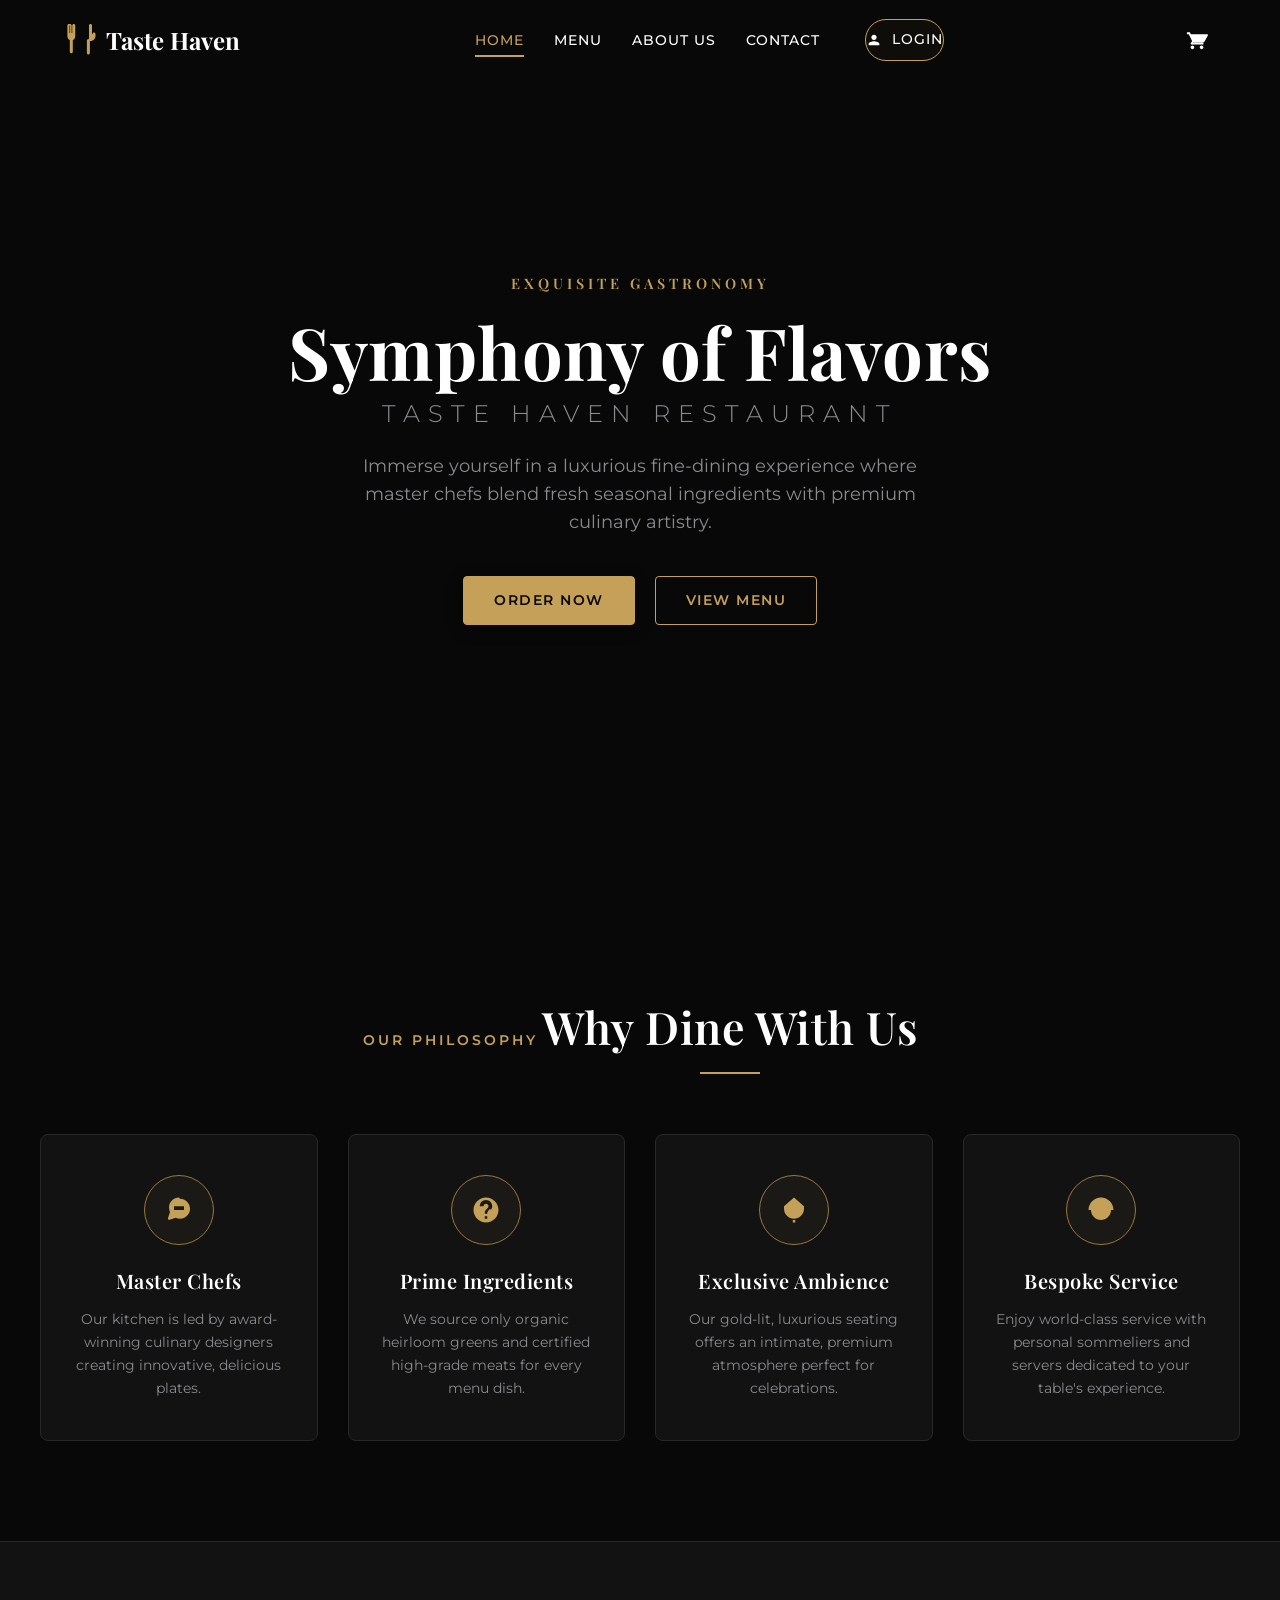
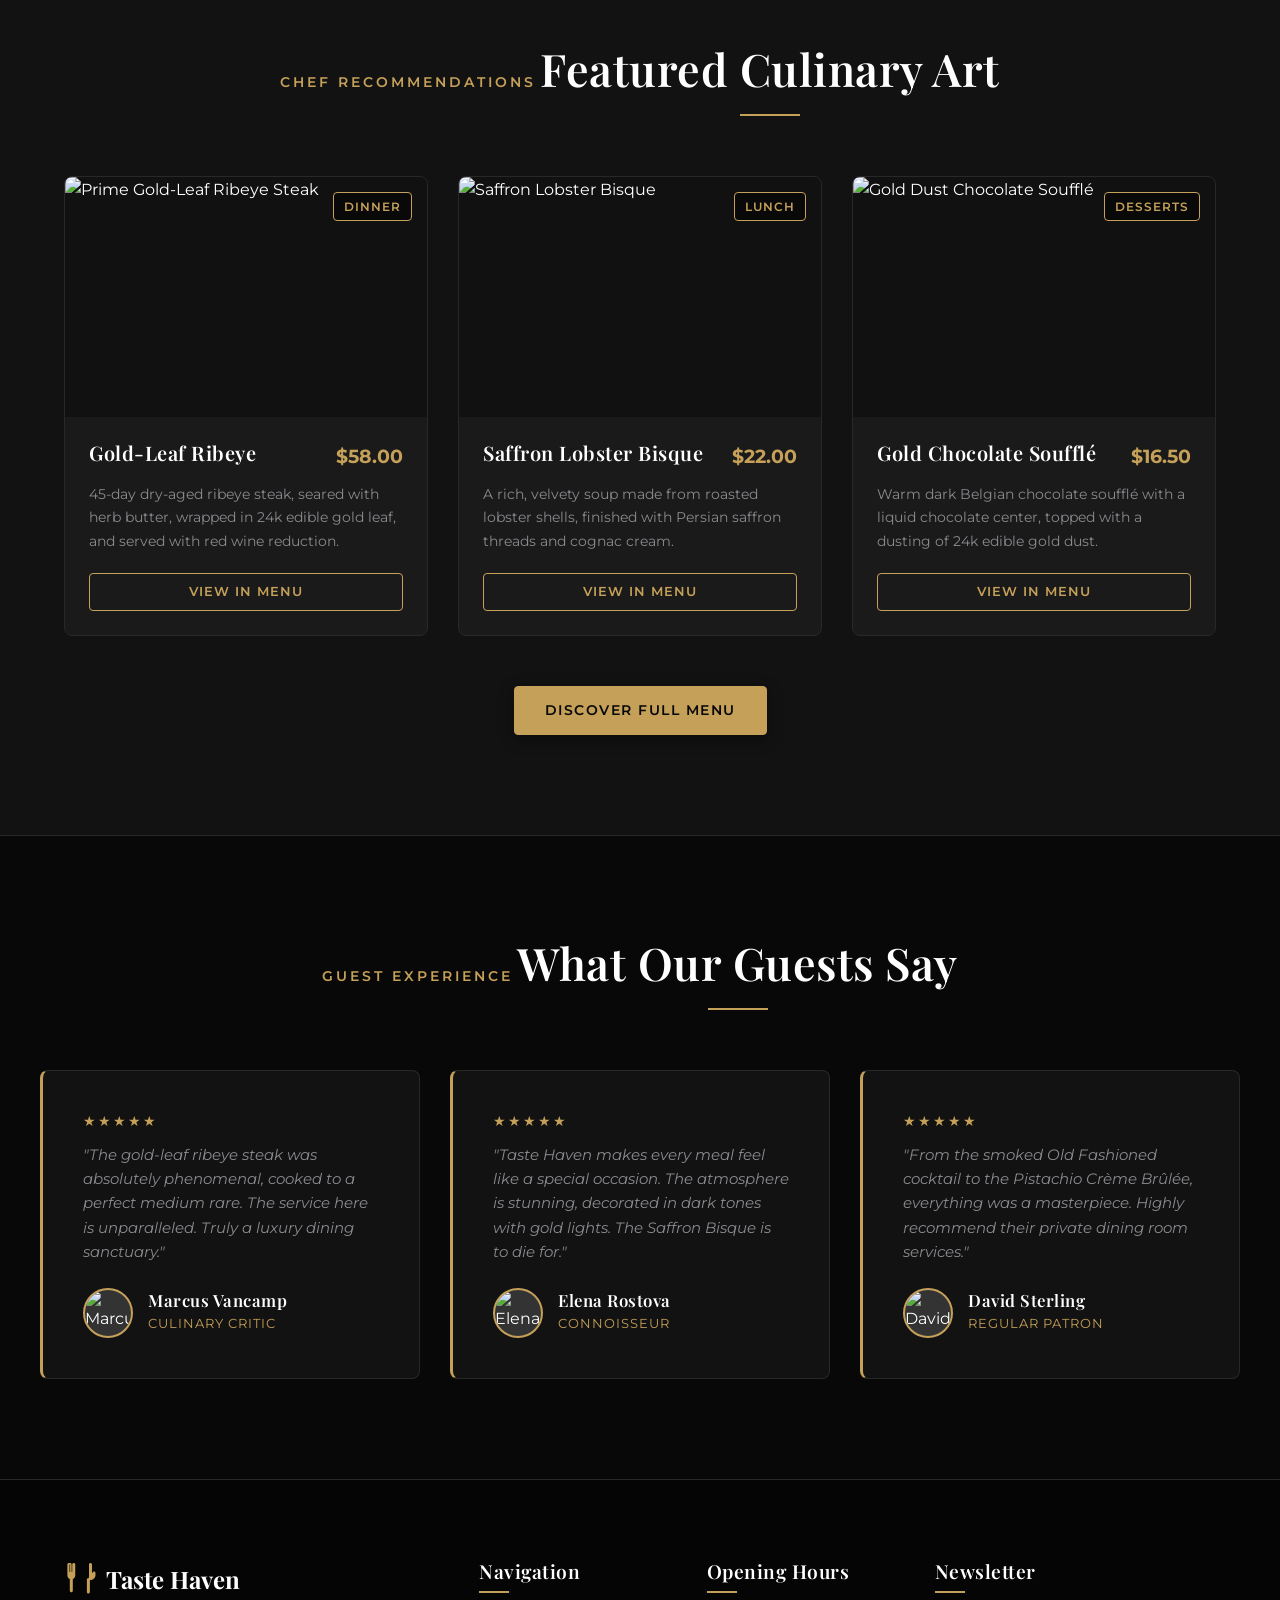
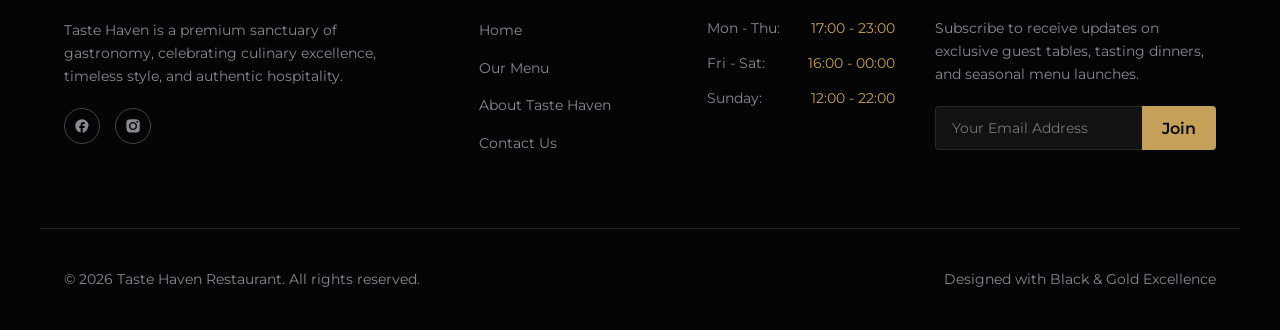
==== index.html @ 6e7047b2 "my first commit" ====
<!DOCTYPE html>
<html lang="en">
<head>
    <meta charset="UTF-8">
    <meta name="viewport" content="width=device-width, initial-scale=1.0">
    <meta name="description" content="Indulge in a premium fine-dining experience at Taste Haven Restaurant. Culinary mastery wrapped in gold, black, and grey aesthetics.">
    <title>Taste Haven Restaurant | Premium Culinary Experience</title>
    <link rel="stylesheet" href="css/style.css">
</head>
<body>

    <!-- Header Navigation -->
    <header>
        <div class="container nav-container">
            <a href="index.html" class="logo" id="header-logo">
                <!-- Golden Fork and Knife Crest SVG -->
                <svg viewBox="0 0 512 512" xmlns="http://www.w3.org/2000/svg">
                    <path d="M102 24c0-13.3-10.7-24-24-24S54 10.7 54 24v170.7c0 23.3 11.5 44.9 30.8 58l8.2 5.5v185.8c0 13.3 10.7 24 24 24s24-10.7 24-24V258.2l8.2-5.5c19.3-13 30.8-34.7 30.8-58V24c0-13.3-10.7-24-24-24s-24 10.7-24 24v120h-10V24c0-13.3-10.7-24-24-24S98 10.7 98 24v120H88V24zm346 136V24c0-13.3-10.7-24-24-24s-24 10.7-24 24v200c0 13.3-10.7 24-24 24h-10v216c0 13.3 10.7 24 24 24s24-10.7 24-24V272h10c44.2 0 80-35.8 80-80v-32c0-13.3-10.7-24-24-24s-24 10.7-24 24z"/>
                </svg>
                <span>Taste Haven</span>
            </a>
            
            <ul class="nav-links">
                <li><a href="index.html" class="active">Home</a></li>
                <li><a href="menu.html">Menu</a></li>
                <li><a href="about.html">About Us</a></li>
                <li><a href="contact.html">Contact</a></li>
                <li class="nav-user-btn-container">
                    <!-- Loaded dynamically via js -->
                </li>
            </ul>

            <div style="display: flex; align-items: center; gap: 20px;">
                <!-- Cart Icon -->
                <a href="cart.html" class="nav-cart-btn" id="nav-cart-icon">
                    <svg viewBox="0 0 24 24" xmlns="http://www.w3.org/2000/svg">
                        <path d="M7 18c-1.1 0-1.99.9-1.99 2S5.9 22 7 22s2-.9 2-2-.9-2-2-2zm10 0c-1.1 0-1.99.9-1.99 2s.9 2 1.99 2 2-.9 2-2-.9-2-2-2zm-9.83-3.25l.03-.12H18.5c.75 0 1.41-.41 1.75-1.03l3.58-6.49c.37-.66-.11-1.48-.87-1.48H5.21l-.94-2H1v2h2l3.6 7.59-1.35 2.44C4.52 15.37 5.48 17 7 17h12v-2H7.84c-.83 0-1.54-.5-1.67-1.25z"/>
                    </svg>
                    <span class="cart-count">0</span>
                </a>
                
                <!-- Hamburger for mobile -->
                <div class="hamburger" id="hamburger-menu">
                    <span></span>
                    <span></span>
                    <span></span>
                </div>
            </div>
        </div>
    </header>

    <!-- Mobile Nav Overlay -->
    <div class="mobile-nav-overlay">
        <ul class="mobile-nav-links">
            <li><a href="index.html" class="active">Home</a></li>
            <li><a href="menu.html">Menu</a></li>
            <li><a href="about.html">About Us</a></li>
            <li><a href="contact.html">Contact</a></li>
            <li><a href="login.html">Login / Register</a></li>
            <li><a href="dashboard.html">Dashboard</a></li>
            <li><a href="cart.html">Cart</a></li>
        </ul>
    </div>

    <!-- Hero Section -->
    <section class="hero" style="background-image: url('https://images.unsplash.com/photo-1544025162-d76694265947?auto=format&fit=crop&w=1600&q=80');">
        <div class="hero-overlay"></div>
        <div class="hero-content">
            <h5 class="hero-tagline">Exquisite Gastronomy</h5>
            <h1 class="hero-title">
                Symphony of Flavors
                <span>Taste Haven Restaurant</span>
            </h1>
            <p class="hero-desc">
                Immerse yourself in a luxurious fine-dining experience where master chefs blend fresh seasonal ingredients with premium culinary artistry.
            </p>
            <div class="hero-actions">
                <a href="menu.html" class="btn btn-primary" id="hero-order-btn">Order Now</a>
                <a href="menu.html" class="btn btn-secondary" id="hero-menu-btn">View Menu</a>
            </div>
        </div>
    </section>

    <!-- Why Choose Us Section -->
    <section class="section-padding container">
        <div class="section-header">
            <span class="section-subtitle">Our Philosophy</span>
            <h2 class="section-title">Why Dine With Us</h2>
        </div>
        <div class="features-grid">
            <div class="feature-card">
                <div class="feature-icon-wrapper">
                    <!-- Chef hat icon -->
                    <svg viewBox="0 0 24 24" xmlns="http://www.w3.org/2000/svg">
                        <path d="M12 2C7.58 2 4 5.58 4 10c0 1.25.29 2.43.8 3.5l-1.6 4.8c-.3.9.4 1.7 1.3 1.4l4.8-1.6c1.07.51 2.25.8 3.5.8 4.42 0 8-3.58 8-8s-3.58-8-8-8zm4 10h-8V9h8v3z"/>
                    </svg>
                </div>
                <h3 class="feature-title">Master Chefs</h3>
                <p class="feature-desc">Our kitchen is led by award-winning culinary designers creating innovative, delicious plates.</p>
            </div>
            
            <div class="feature-card">
                <div class="feature-icon-wrapper">
                    <!-- Meat/Ingredent Icon -->
                    <svg viewBox="0 0 24 24" xmlns="http://www.w3.org/2000/svg">
                        <path d="M12 2C6.48 2 2 6.48 2 12s4.48 10 10 10 10-4.48 10-10S17.52 2 12 2zm1 17h-2v-2h2v2zm2.07-7.75l-.9.92C13.45 12.9 13 13.5 13 15h-2v-.5c0-1.1.45-2.1 1.17-2.83l1.24-1.26c.37-.36.59-.86.59-1.41 0-1.1-.9-2-2-2s-2 .9-2 2H7c0-2.76 2.24-5 5-5s5 2.24 5 5c0 1.04-.42 1.99-1.07 2.75z"/>
                    </svg>
                </div>
                <h3 class="feature-title">Prime Ingredients</h3>
                <p class="feature-desc">We source only organic heirloom greens and certified high-grade meats for every menu dish.</p>
            </div>

            <div class="feature-card">
                <div class="feature-icon-wrapper">
                    <!-- Wine Glass Icon -->
                    <svg viewBox="0 0 24 24" xmlns="http://www.w3.org/2000/svg">
                        <path d="M12 2C6.48 2 2 6.48 2 12s4.48 10 10 10 10-4.48 10-10S17.52 2 12 2zm1 17h-2v-2h2v2zm2.07-7.75l-.9.92C13.45 12.9 13 13.5 13 15h-2v-.5c0-1.1.45-2.1 1.17-2.83l1.24-1.26c.37-.36.59-.86.59-1.41 0-1.1-.9-2-2-2s-2 .9-2 2H7c0-2.76 2.24-5 5-5s5 2.24 5 5c0 1.04-.42 1.99-1.07 2.75z" style="display:none;"/>
                        <!-- Real Wine Glass path -->
                        <path d="M12 2L4 9v2c0 4.42 3.58 8 8 8s8-3.58 8-8V9l-8-7zM6 10.4V11c0 3.31 2.69 6 6 6s6-2.69 6-6v-.6L12 6.4l-6 4zM11 20h2v2h-2v-2z"/>
                    </svg>
                </div>
                <h3 class="feature-title">Exclusive Ambience</h3>
                <p class="feature-desc">Our gold-lit, luxurious seating offers an intimate, premium atmosphere perfect for celebrations.</p>
            </div>

            <div class="feature-card">
                <div class="feature-icon-wrapper">
                    <!-- Cloche Icon -->
                    <svg viewBox="0 0 24 24" xmlns="http://www.w3.org/2000/svg">
                        <path d="M12 2C6.48 2 2 6.48 2 12h20c0-5.52-4.48-10-10-10zm0 18c4.42 0 8-3.58 8-8H4c0 4.42 3.58 8 8 8zm0-16c.55 0 1-.45 1-1V2h-2v1c0 .55.45 1 1 1z"/>
                    </svg>
                </div>
                <h3 class="feature-title">Bespoke Service</h3>
                <p class="feature-desc">Enjoy world-class service with personal sommeliers and servers dedicated to your table's experience.</p>
            </div>
        </div>
    </section>

    <!-- Featured Dishes Section -->
    <section class="section-padding" style="background-color: var(--color-bg-dark); border-top: 1px solid var(--color-grey-divider); border-bottom: 1px solid var(--color-grey-divider);">
        <div class="container">
            <div class="section-header">
                <span class="section-subtitle">Chef Recommendations</span>
                <h2 class="section-title">Featured Culinary Art</h2>
            </div>
            
            <div class="card-grid">
                <!-- Card 1 -->
                <div class="premium-card">
                    <div class="dish-img-container">
                        <img class="dish-img" src="https://images.unsplash.com/photo-1544025162-d76694265947?auto=format&fit=crop&w=600&q=80" alt="Prime Gold-Leaf Ribeye Steak">
                        <span class="dish-category-tag">Dinner</span>
                    </div>
                    <div class="dish-content">
                        <div class="dish-header">
                            <h3 class="dish-title">Gold-Leaf Ribeye</h3>
                            <span class="dish-price">$58.00</span>
                        </div>
                        <p class="dish-desc">45-day dry-aged ribeye steak, seared with herb butter, wrapped in 24k edible gold leaf, and served with red wine reduction.</p>
                        <div class="dish-footer">
                            <a href="menu.html" class="btn btn-secondary btn-small" style="width: 100%;">View in Menu</a>
                        </div>
                    </div>
                </div>

                <!-- Card 2 -->
                <div class="premium-card">
                    <div class="dish-img-container">
                        <img class="dish-img" src="https://images.unsplash.com/photo-1547592180-85f173990554?auto=format&fit=crop&w=600&q=80" alt="Saffron Lobster Bisque">
                        <span class="dish-category-tag">Lunch</span>
                    </div>
                    <div class="dish-content">
                        <div class="dish-header">
                            <h3 class="dish-title">Saffron Lobster Bisque</h3>
                            <span class="dish-price">$22.00</span>
                        </div>
                        <p class="dish-desc">A rich, velvety soup made from roasted lobster shells, finished with Persian saffron threads and cognac cream.</p>
                        <div class="dish-footer">
                            <a href="menu.html" class="btn btn-secondary btn-small" style="width: 100%;">View in Menu</a>
                        </div>
                    </div>
                </div>

                <!-- Card 3 -->
                <div class="premium-card">
                    <div class="dish-img-container">
                        <img class="dish-img" src="https://images.unsplash.com/photo-1606313564200-e75d5e30476c?auto=format&fit=crop&w=600&q=80" alt="Gold Dust Chocolate Soufflé">
                        <span class="dish-category-tag">Desserts</span>
                    </div>
                    <div class="dish-content">
                        <div class="dish-header">
                            <h3 class="dish-title">Gold Chocolate Soufflé</h3>
                            <span class="dish-price">$16.50</span>
                        </div>
                        <p class="dish-desc">Warm dark Belgian chocolate soufflé with a liquid chocolate center, topped with a dusting of 24k edible gold dust.</p>
                        <div class="dish-footer">
                            <a href="menu.html" class="btn btn-secondary btn-small" style="width: 100%;">View in Menu</a>
                        </div>
                    </div>
                </div>
            </div>

            <div style="text-align: center; margin-top: 50px;">
                <a href="menu.html" class="btn btn-primary">Discover Full Menu</a>
            </div>
        </div>
    </section>

    <!-- Customer Testimonials Section -->
    <section class="section-padding container">
        <div class="section-header">
            <span class="section-subtitle">Guest Experience</span>
            <h2 class="section-title">What Our Guests Say</h2>
        </div>
        <div class="testimonials-grid">
            <!-- Testimonial 1 -->
            <div class="testimonial-card">
                <div class="star-rating">
                    <span>&#9733;</span><span>&#9733;</span><span>&#9733;</span><span>&#9733;</span><span>&#9733;</span>
                </div>
                <p class="testimonial-quote">
                    "The gold-leaf ribeye steak was absolutely phenomenal, cooked to a perfect medium rare. The service here is unparalleled. Truly a luxury dining sanctuary."
                </p>
                <div class="testimonial-author">
                    <img class="author-avatar" src="https://images.unsplash.com/photo-1507003211169-0a1dd7228f2d?auto=format&fit=crop&w=100&h=100&q=80" alt="Marcus Vancamp">
                    <div>
                        <h4 class="author-name">Marcus Vancamp</h4>
                        <span class="author-role">Culinary Critic</span>
                    </div>
                </div>
            </div>

            <!-- Testimonial 2 -->
            <div class="testimonial-card">
                <div class="star-rating">
                    <span>&#9733;</span><span>&#9733;</span><span>&#9733;</span><span>&#9733;</span><span>&#9733;</span>
                </div>
                <p class="testimonial-quote">
                    "Taste Haven makes every meal feel like a special occasion. The atmosphere is stunning, decorated in dark tones with gold lights. The Saffron Bisque is to die for."
                </p>
                <div class="testimonial-author">
                    <img class="author-avatar" src="https://images.unsplash.com/photo-1494790108377-be9c29b29330?auto=format&fit=crop&w=100&h=100&q=80" alt="Elena Rostova">
                    <div>
                        <h4 class="author-name">Elena Rostova</h4>
                        <span class="author-role">Connoisseur</span>
                    </div>
                </div>
            </div>

            <!-- Testimonial 3 -->
            <div class="testimonial-card">
                <div class="star-rating">
                    <span>&#9733;</span><span>&#9733;</span><span>&#9733;</span><span>&#9733;</span><span>&#9733;</span>
                </div>
                <p class="testimonial-quote">
                    "From the smoked Old Fashioned cocktail to the Pistachio Crème Brûlée, everything was a masterpiece. Highly recommend their private dining room services."
                </p>
                <div class="testimonial-author">
                    <img class="author-avatar" src="https://images.unsplash.com/photo-1500648767791-00dcc994a43e?auto=format&fit=crop&w=100&h=100&q=80" alt="David Sterling">
                    <div>
                        <h4 class="author-name">David Sterling</h4>
                        <span class="author-role">Regular Patron</span>
                    </div>
                </div>
            </div>
        </div>
    </section>

    <!-- Footer -->
    <footer>
        <div class="container footer-grid">
            <!-- Col 1: Brand -->
            <div class="footer-about">
                <a href="index.html" class="logo" style="margin-bottom: 20px; display: inline-flex;">
                    <svg viewBox="0 0 512 512" xmlns="http://www.w3.org/2000/svg">
                        <path d="M102 24c0-13.3-10.7-24-24-24S54 10.7 54 24v170.7c0 23.3 11.5 44.9 30.8 58l8.2 5.5v185.8c0 13.3 10.7 24 24 24s24-10.7 24-24V258.2l8.2-5.5c19.3-13 30.8-34.7 30.8-58V24c0-13.3-10.7-24-24-24s-24 10.7-24 24v120h-10V24c0-13.3-10.7-24-24-24S98 10.7 98 24v120H88V24zm346 136V24c0-13.3-10.7-24-24-24s-24 10.7-24 24v200c0 13.3-10.7 24-24 24h-10v216c0 13.3 10.7 24 24 24s24-10.7 24-24V272h10c44.2 0 80-35.8 80-80v-32c0-13.3-10.7-24-24-24s-24 10.7-24 24z"/>
                    </svg>
                    <span>Taste Haven</span>
                </a>
                <p>Taste Haven is a premium sanctuary of gastronomy, celebrating culinary excellence, timeless style, and authentic hospitality.</p>
                <div class="social-links">
                    <a href="#" class="social-btn">
                        <svg viewBox="0 0 24 24" xmlns="http://www.w3.org/2000/svg"><path d="M22 12c0-5.52-4.48-10-10-10S2 6.48 2 12c0 4.84 3.44 8.87 8 9.8V15H8v-3h2V9.5C10 7.57 11.57 6 13.5 6H16v3h-2c-.55 0-1 .45-1 1v2h3v3h-3v6.95c4.56-.93 8-4.96 8-9.75z"/></svg>
                    </a>
                    <a href="#" class="social-btn">
                        <svg viewBox="0 0 24 24" xmlns="http://www.w3.org/2000/svg"><path d="M12.31 2c3.22 0 3.6.01 4.87.07 1.17.05 1.8.25 2.22.42.56.22.96.48 1.38.9.42.42.68.82.9 1.38.17.42.37 1.05.42 2.22.06 1.27.07 1.65.07 4.87s-.01 3.6-.07 4.87c-.05 1.17-.25 1.8-.42 2.22-.22.56-.48.96-.9 1.38-.42.42-.82.68-1.38.9-.42.17-1.05.37-2.22.42-1.27.06-1.65.07-4.87.07s-3.6-.01-4.87-.07c-1.17-.05-1.8-.25-2.22-.42-.56-.22-.96-.48-1.38-.9-.42-.42-.68-.82-.9-1.38-.17-.42-.37-1.05-.42-2.22C2.01 15.6 2 15.22 2 12s.01-3.6.07-4.87c.05-1.17.25-1.8.42-2.22.22-.56.48-.96.9-1.38.42-.42.82-.68 1.38-.9.42-.17 1.05-.37 2.22-.42C8.71 2.01 9.09 2 12.31 2M12 5.86c-3.39 0-6.14 2.75-6.14 6.14s2.75 6.14 6.14 6.14 6.14-2.75 6.14-6.14S15.39 5.86 12 5.86M12 16c-2.21 0-4-1.79-4-4s1.79-4 4-4 4 1.79 4 4-1.79 4-4 4M18.4 4.37c-.79 0-1.44.65-1.44 1.44s.65 1.44 1.44 1.44 1.44-.65 1.44-1.44-.65-1.44-1.44-1.44z"/></svg>
                    </a>
                </div>
            </div>

            <!-- Col 2: Navigation links -->
            <div>
                <h4 class="footer-col-title">Navigation</h4>
                <ul class="footer-links">
                    <li><a href="index.html">Home</a></li>
                    <li><a href="menu.html">Our Menu</a></li>
                    <li><a href="about.html">About Taste Haven</a></li>
                    <li><a href="contact.html">Contact Us</a></li>
                </ul>
            </div>

            <!-- Col 3: Hours -->
            <div>
                <h4 class="footer-col-title">Opening Hours</h4>
                <ul class="footer-links" style="color: var(--color-grey-text-muted); font-size: 0.9rem;">
                    <li style="display: flex; justify-content: space-between;"><span>Mon - Thu:</span> <span class="text-gold">17:00 - 23:00</span></li>
                    <li style="display: flex; justify-content: space-between;"><span>Fri - Sat:</span> <span class="text-gold">16:00 - 00:00</span></li>
                    <li style="display: flex; justify-content: space-between;"><span>Sunday:</span> <span class="text-gold">12:00 - 22:00</span></li>
                </ul>
            </div>

            <!-- Col 4: Newsletter -->
            <div class="footer-newsletter">
                <h4 class="footer-col-title">Newsletter</h4>
                <p>Subscribe to receive updates on exclusive guest tables, tasting dinners, and seasonal menu launches.</p>
                <form class="newsletter-form" onsubmit="event.preventDefault(); showToast('Subscribed successfully!', 'success'); this.reset();">
                    <input type="email" class="newsletter-input" placeholder="Your Email Address" required>
                    <button type="submit" class="newsletter-btn">Join</button>
                </form>
            </div>
        </div>

        <!-- Bottom details -->
        <div class="container footer-bottom">
            <p>&copy; 2026 Taste Haven Restaurant. All rights reserved.</p>
            <p>Designed with Black & Gold Excellence</p>
        </div>
    </footer>

    <!-- Scripts -->
    <script src="js/data.js"></script>
    <script src="js/main.js"></script>
</body>
</html>
---- css/style.css ----
@import url('https://fonts.googleapis.com/css2?family=Montserrat:ital,wght@0,300;0,400;0,500;0,600;0,700;1,400&family=Playfair+Display:ital,wght@0,400;0,600;0,700;0,900;1,400;1,600&display=swap');

:root {
    /* Color Palette */
    --color-bg-deep: #080808;      /* Deep black for background */
    --color-bg-dark: #121212;      /* Off-black for sections/cards */
    --color-bg-card: #1a1a1a;      /* Medium dark grey for cards */
    --color-bg-input: #242424;     /* Light dark grey for input fields */
    
    --color-gold-light: #f3e5ab;   /* Warm soft gold */
    --color-gold: #c5a059;         /* Core premium gold */
    --color-gold-dark: #99783c;    /* Deep gold for borders/shadows */
    --color-gold-glow: rgba(197, 160, 89, 0.4);
    
    --color-grey-divider: #282828; /* Thin borders and dividers */
    --color-grey-text-muted: #8a8a8f; /* Muted subtitle/paragraph text */
    --color-grey-border: #444;     /* Strong borders */
    
    --color-white: #ffffff;
    --color-success: #2ecc71;      /* Success notifications */
    --color-error: #e74c3c;        /* Validation/Error states */
    
    /* Fonts */
    --font-heading: 'Playfair Display', serif;
    --font-body: 'Montserrat', sans-serif;
    
    /* Spacings & Borders */
    --border-radius-sm: 4px;
    --border-radius-md: 8px;
    --border-radius-lg: 16px;
    --border-radius-full: 9999px;
    --transition-speed: 0.3s;
    --transition-curve: cubic-bezier(0.25, 0.8, 0.25, 1);
    
    --header-height: 80px;
}

/* Base resets & styles */
* {
    margin: 0;
    padding: 0;
    box-sizing: border-box;
}

html {
    scroll-behavior: smooth;
    font-size: 16px;
    background-color: var(--color-bg-deep);
}

body {
    font-family: var(--font-body);
    background-color: var(--color-bg-deep);
    color: var(--color-white);
    line-height: 1.6;
    overflow-x: hidden;
}

h1, h2, h3, h4, h5, h6 {
    font-family: var(--font-heading);
    font-weight: 600;
    letter-spacing: 0.5px;
    line-height: 1.2;
    color: var(--color-white);
}

a {
    color: inherit;
    text-decoration: none;
    transition: color var(--transition-speed) var(--transition-curve);
}

button, input, textarea, select {
    font-family: inherit;
    font-size: inherit;
    color: inherit;
    background: none;
    border: none;
    outline: none;
}

/* Typography Helpers */
.text-gold {
    color: var(--color-gold) !important;
}

.text-muted {
    color: var(--color-grey-text-muted) !important;
}

.text-center {
    text-align: center;
}

/* Layout Utilities */
.container {
    width: 100%;
    max-width: 1200px;
    margin: 0 auto;
    padding: 0 24px;
}

.section-padding {
    padding: 100px 0;
}

@media (max-width: 768px) {
    .section-padding {
        padding: 60px 0;
    }
}

/* Header & Navigation */
header {
    position: fixed;
    top: 0;
    left: 0;
    width: 100%;
    height: var(--header-height);
    z-index: 1000;
    transition: all var(--transition-speed) var(--transition-curve);
    display: flex;
    align-items: center;
}

header.scrolled {
    height: 70px;
    background: rgba(8, 8, 8, 0.9);
    backdrop-filter: blur(15px);
    border-bottom: 1px solid var(--color-grey-divider);
    box-shadow: 0 4px 30px rgba(0, 0, 0, 0.5);
}

.nav-container {
    display: flex;
    justify-content: space-between;
    align-items: center;
    width: 100%;
}

.logo {
    display: flex;
    align-items: center;
    gap: 10px;
    font-family: var(--font-heading);
    font-size: 1.5rem;
    font-weight: 700;
    color: var(--color-white);
}

.logo svg {
    fill: var(--color-gold);
    width: 32px;
    height: 32px;
}

.nav-links {
    display: flex;
    align-items: center;
    list-style: none;
    gap: 30px;
}

.nav-links li a {
    position: relative;
    font-weight: 500;
    font-size: 0.9rem;
    letter-spacing: 1px;
    text-transform: uppercase;
    padding: 8px 0;
}

.nav-links li a::after {
    content: '';
    position: absolute;
    bottom: 0;
    left: 0;
    width: 0;
    height: 2px;
    background-color: var(--color-gold);
    transition: width var(--transition-speed) var(--transition-curve);
}

.nav-links li a:hover,
.nav-links li a.active {
    color: var(--color-gold);
}

.nav-links li a:hover::after,
.nav-links li a.active::after {
    width: 100%;
}

/* Cart Badge & CTA Icon */
.nav-cart-btn {
    position: relative;
    display: flex;
    align-items: center;
    justify-content: center;
    padding: 8px;
    cursor: pointer;
}

.nav-cart-btn svg {
    width: 22px;
    height: 22px;
    fill: var(--color-white);
    transition: fill var(--transition-speed) var(--transition-curve);
}

.nav-cart-btn:hover svg {
    fill: var(--color-gold);
}

.cart-count {
    position: absolute;
    top: -2px;
    right: -2px;
    background-color: var(--color-gold);
    color: var(--color-bg-deep);
    font-size: 0.7rem;
    font-weight: 700;
    width: 18px;
    height: 18px;
    border-radius: 50%;
    display: flex;
    align-items: center;
    justify-content: center;
    box-shadow: 0 0 10px rgba(197, 160, 89, 0.5);
}

/* User Account Icon / Link & Container */
.nav-user-btn-container {
    display: flex;
    align-items: center;
    margin-left: 15px; /* Give space for the content inside/around the user container */
}

.nav-user-btn {
    display: flex;
    align-items: center;
    gap: 10px;
    font-size: 0.85rem;
    text-transform: uppercase;
    letter-spacing: 1px;
    border: 1px solid var(--color-gold);
    background-color: rgba(197, 160, 89, 0.04);
    padding: 8px 20px;
    border-radius: var(--border-radius-full);
    transition: all var(--transition-speed) var(--transition-curve);
    white-space: nowrap;
}

.nav-user-btn svg {
    width: 16px;
    height: 16px;
    fill: currentColor;
    transition: transform var(--transition-speed);
}

.nav-user-btn:hover {
    background-color: var(--color-gold);
    color: var(--color-bg-deep);
    border-color: var(--color-gold);
    box-shadow: 0 0 20px var(--color-gold-glow);
}

.nav-user-btn:hover svg {
    transform: scale(1.1);
}

/* Mobile Hamburger */
.hamburger {
    display: none;
    flex-direction: column;
    justify-content: space-between;
    width: 24px;
    height: 18px;
    cursor: pointer;
    z-index: 1001;
}

.hamburger span {
    display: block;
    width: 100%;
    height: 2px;
    background-color: var(--color-white);
    transition: all var(--transition-speed) var(--transition-curve);
}

/* Buttons */
.btn {
    display: inline-flex;
    align-items: center;
    justify-content: center;
    padding: 12px 30px;
    font-size: 0.9rem;
    font-weight: 600;
    letter-spacing: 1.5px;
    text-transform: uppercase;
    border-radius: var(--border-radius-sm);
    cursor: pointer;
    transition: all var(--transition-speed) var(--transition-curve);
    position: relative;
    overflow: hidden;
}

.btn-primary {
    background-color: var(--color-gold);
    color: var(--color-bg-deep);
    border: 1px solid var(--color-gold);
    box-shadow: 0 4px 15px rgba(0, 0, 0, 0.4);
}

.btn-primary:hover {
    background-color: transparent;
    color: var(--color-gold);
    box-shadow: 0 0 20px var(--color-gold-glow);
    transform: translateY(-2px);
}

.btn-secondary {
    border: 1px solid var(--color-gold);
    color: var(--color-gold);
    background-color: transparent;
}

.btn-secondary:hover {
    background-color: var(--color-gold);
    color: var(--color-bg-deep);
    box-shadow: 0 0 20px var(--color-gold-glow);
    transform: translateY(-2px);
}

.btn-dark {
    background-color: var(--color-bg-card);
    color: var(--color-white);
    border: 1px solid var(--color-grey-border);
}

.btn-dark:hover {
    border-color: var(--color-gold);
    color: var(--color-gold);
    transform: translateY(-2px);
}

.btn-small {
    padding: 8px 16px;
    font-size: 0.8rem;
    letter-spacing: 1px;
}

/* Hero Section */
.hero {
    position: relative;
    height: 100vh;
    display: flex;
    align-items: center;
    justify-content: center;
    text-align: center;
    background-size: cover;
    background-position: center;
    background-attachment: fixed;
}

.hero-overlay {
    position: absolute;
    top: 0;
    left: 0;
    width: 100%;
    height: 100%;
    background: linear-gradient(to bottom, rgba(8, 8, 8, 0.8) 0%, rgba(8, 8, 8, 0.95) 100%);
    z-index: 1;
}

.hero-content {
    position: relative;
    z-index: 2;
    max-width: 800px;
    padding: 0 20px;
}

.hero-tagline {
    font-size: 0.9rem;
    text-transform: uppercase;
    letter-spacing: 4px;
    color: var(--color-gold);
    margin-bottom: 20px;
    font-weight: 600;
    opacity: 0;
    transform: translateY(20px);
    animation: fadeInUp 0.8s forwards 0.2s;
}

.hero-title {
    font-size: 4.5rem;
    margin-bottom: 24px;
    line-height: 1.1;
    font-weight: 700;
    opacity: 0;
    transform: translateY(20px);
    animation: fadeInUp 0.8s forwards 0.4s;
}

.hero-title span {
    display: block;
    font-family: var(--font-body);
    font-size: 1.5rem;
    font-weight: 300;
    letter-spacing: 8px;
    text-transform: uppercase;
    color: var(--color-grey-text-muted);
    margin-top: 10px;
}

.hero-desc {
    font-size: 1.1rem;
    color: var(--color-grey-text-muted);
    margin-bottom: 40px;
    max-width: 600px;
    margin-left: auto;
    margin-right: auto;
    opacity: 0;
    transform: translateY(20px);
    animation: fadeInUp 0.8s forwards 0.6s;
}

.hero-actions {
    display: flex;
    justify-content: center;
    gap: 20px;
    opacity: 0;
    transform: translateY(20px);
    animation: fadeInUp 0.8s forwards 0.8s;
}

@media (max-width: 768px) {
    .hero-title {
        font-size: 2.8rem;
    }
    .hero-actions {
        flex-direction: column;
        gap: 15px;
        align-items: center;
    }
}

/* Animations */
@keyframes fadeInUp {
    to {
        opacity: 1;
        transform: translateY(0);
    }
}

/* Sections Core Styling */
.section-header {
    text-align: center;
    margin-bottom: 60px;
}

.section-subtitle {
    font-size: 0.85rem;
    text-transform: uppercase;
    letter-spacing: 3px;
    color: var(--color-gold);
    margin-bottom: 10px;
    font-weight: 600;
}

.section-title {
    font-size: 2.8rem;
    position: relative;
    padding-bottom: 20px;
    display: inline-block;
}

.section-title::after {
    content: '';
    position: absolute;
    bottom: 0;
    left: 50%;
    transform: translateX(-50%);
    width: 60px;
    height: 2px;
    background-color: var(--color-gold);
}

/* Cards & Hover Effects */
.card-grid {
    display: grid;
    grid-template-columns: repeat(auto-fit, minmax(280px, 1fr));
    gap: 30px;
}

.premium-card {
    background-color: var(--color-bg-card);
    border: 1px solid var(--color-grey-divider);
    border-radius: var(--border-radius-md);
    overflow: hidden;
    transition: all var(--transition-speed) var(--transition-curve);
    display: flex;
    flex-direction: column;
    height: 100%;
}

.premium-card:hover {
    transform: translateY(-8px);
    border-color: var(--color-gold);
    box-shadow: 0 10px 30px rgba(0, 0, 0, 0.8), 0 0 15px rgba(197, 160, 89, 0.1);
}

/* Featured / Menu Card Specifics */
.dish-img-container {
    position: relative;
    height: 240px;
    overflow: hidden;
    background-color: #111;
}

.dish-img {
    width: 100%;
    height: 100%;
    object-fit: cover;
    transition: transform 0.6s var(--transition-curve);
}

.premium-card:hover .dish-img {
    transform: scale(1.1);
}

.dish-category-tag {
    position: absolute;
    top: 15px;
    right: 15px;
    background-color: rgba(8, 8, 8, 0.85);
    border: 1px solid var(--color-gold);
    color: var(--color-gold);
    font-size: 0.75rem;
    font-weight: 600;
    text-transform: uppercase;
    padding: 4px 10px;
    border-radius: var(--border-radius-sm);
    letter-spacing: 1px;
}

.dish-content {
    padding: 24px;
    display: flex;
    flex-direction: column;
    flex-grow: 1;
}

.dish-header {
    display: flex;
    justify-content: space-between;
    align-items: flex-start;
    gap: 10px;
    margin-bottom: 12px;
}

.dish-title {
    font-size: 1.25rem;
    font-weight: 600;
}

.dish-price {
    font-family: var(--font-body);
    font-weight: 700;
    color: var(--color-gold);
    font-size: 1.2rem;
    white-space: nowrap;
}

.dish-desc {
    color: var(--color-grey-text-muted);
    font-size: 0.9rem;
    margin-bottom: 20px;
    flex-grow: 1;
}

.dish-footer {
    margin-top: auto;
}

/* Why Choose Us Section */
.features-grid {
    display: grid;
    grid-template-columns: repeat(auto-fit, minmax(250px, 1fr));
    gap: 30px;
}

.feature-card {
    background-color: var(--color-bg-dark);
    border: 1px solid var(--color-grey-divider);
    padding: 40px 30px;
    border-radius: var(--border-radius-md);
    text-align: center;
    transition: all var(--transition-speed) var(--transition-curve);
}

.feature-card:hover {
    border-color: var(--color-gold);
    background-color: var(--color-bg-card);
    transform: translateY(-5px);
}

.feature-icon-wrapper {
    width: 70px;
    height: 70px;
    margin: 0 auto 24px;
    border: 1px solid var(--color-gold-dark);
    border-radius: 50%;
    display: flex;
    align-items: center;
    justify-content: center;
    color: var(--color-gold);
    background-color: rgba(197, 160, 89, 0.05);
    transition: all var(--transition-speed) var(--transition-curve);
}

.feature-card:hover .feature-icon-wrapper {
    background-color: var(--color-gold);
    color: var(--color-bg-deep);
    box-shadow: 0 0 20px var(--color-gold-glow);
}

.feature-icon-wrapper svg {
    width: 30px;
    height: 30px;
    fill: currentColor;
}

.feature-title {
    font-size: 1.25rem;
    margin-bottom: 15px;
}

.feature-desc {
    color: var(--color-grey-text-muted);
    font-size: 0.9rem;
}

/* Testimonials Section */
.testimonials-grid {
    display: grid;
    grid-template-columns: repeat(auto-fit, minmax(320px, 1fr));
    gap: 30px;
}

.testimonial-card {
    background-color: var(--color-bg-dark);
    border-left: 3px solid var(--color-gold);
    border-top: 1px solid var(--color-grey-divider);
    border-right: 1px solid var(--color-grey-divider);
    border-bottom: 1px solid var(--color-grey-divider);
    padding: 40px;
    border-radius: var(--border-radius-md);
    position: relative;
}

.testimonial-quote {
    font-style: italic;
    color: var(--color-grey-text-muted);
    margin-bottom: 24px;
    font-size: 0.95rem;
}

.testimonial-author {
    display: flex;
    align-items: center;
    gap: 15px;
}

.author-avatar {
    width: 50px;
    height: 50px;
    border-radius: 50%;
    background-color: #333;
    border: 2px solid var(--color-gold);
    object-fit: cover;
}

.author-name {
    font-family: var(--font-heading);
    font-weight: 600;
    font-size: 1.05rem;
}

.author-role {
    font-size: 0.8rem;
    color: var(--color-gold);
    text-transform: uppercase;
    letter-spacing: 1px;
}

.star-rating {
    color: var(--color-gold);
    font-size: 0.85rem;
    display: flex;
    gap: 2px;
    margin-bottom: 10px;
}

/* Footer Section */
footer {
    background-color: #050505;
    border-top: 1px solid var(--color-grey-divider);
    padding-top: 80px;
    padding-bottom: 40px;
}

.footer-grid {
    display: grid;
    grid-template-columns: 2fr 1fr 1fr 1.5fr;
    gap: 40px;
    margin-bottom: 60px;
}

@media (max-width: 992px) {
    .footer-grid {
        grid-template-columns: 1fr 1fr;
    }
}

@media (max-width: 576px) {
    .footer-grid {
        grid-template-columns: 1fr;
    }
}

.footer-col-title {
    font-size: 1.2rem;
    color: var(--color-white);
    margin-bottom: 24px;
    position: relative;
    padding-bottom: 10px;
}

.footer-col-title::after {
    content: '';
    position: absolute;
    bottom: 0;
    left: 0;
    width: 30px;
    height: 2px;
    background-color: var(--color-gold);
}

.footer-about p {
    color: var(--color-grey-text-muted);
    margin-bottom: 20px;
    font-size: 0.9rem;
    max-width: 320px;
}

.social-links {
    display: flex;
    gap: 15px;
}

.social-btn {
    width: 36px;
    height: 36px;
    border: 1px solid var(--color-grey-border);
    border-radius: 50%;
    display: flex;
    align-items: center;
    justify-content: center;
    color: var(--color-grey-text-muted);
    transition: all var(--transition-speed) var(--transition-curve);
}

.social-btn svg {
    width: 16px;
    height: 16px;
    fill: currentColor;
}

.social-btn:hover {
    border-color: var(--color-gold);
    color: var(--color-gold);
    background-color: rgba(197, 160, 89, 0.05);
}

.footer-links {
    list-style: none;
}

.footer-links li {
    margin-bottom: 12px;
}

.footer-links li a {
    color: var(--color-grey-text-muted);
    font-size: 0.9rem;
}

.footer-links li a:hover {
    color: var(--color-gold);
    padding-left: 5px;
}

.footer-contact-info {
    font-size: 0.9rem;
    color: var(--color-grey-text-muted);
}

.footer-contact-info p {
    margin-bottom: 12px;
    display: flex;
    align-items: flex-start;
    gap: 10px;
}

.footer-contact-info svg {
    width: 16px;
    height: 16px;
    fill: var(--color-gold);
    margin-top: 3px;
    flex-shrink: 0;
}

.footer-newsletter p {
    color: var(--color-grey-text-muted);
    font-size: 0.9rem;
    margin-bottom: 20px;
}

.newsletter-form {
    display: flex;
}

.newsletter-input {
    background-color: var(--color-bg-dark);
    border: 1px solid var(--color-grey-divider);
    border-right: none;
    padding: 12px 16px;
    color: var(--color-white);
    font-size: 0.9rem;
    border-top-left-radius: var(--border-radius-sm);
    border-bottom-left-radius: var(--border-radius-sm);
    width: 100%;
}

.newsletter-input:focus {
    border-color: var(--color-gold);
}

.newsletter-btn {
    background-color: var(--color-gold);
    color: var(--color-bg-deep);
    border-top-right-radius: var(--border-radius-sm);
    border-bottom-right-radius: var(--border-radius-sm);
    padding: 0 20px;
    cursor: pointer;
    font-weight: 600;
    transition: background-color var(--transition-speed) var(--transition-curve);
}

.newsletter-btn:hover {
    background-color: var(--color-gold-hover);
}

.footer-bottom {
    border-top: 1px solid var(--color-grey-divider);
    padding-top: 40px;
    display: flex;
    justify-content: space-between;
    align-items: center;
    color: var(--color-grey-text-muted);
    font-size: 0.85rem;
}

@media (max-width: 576px) {
    .footer-bottom {
        flex-direction: column;
        gap: 15px;
        text-align: center;
    }
}

/* Page Subheaders */
.page-header {
    background-size: cover;
    background-position: center;
    padding: 160px 0 80px;
    position: relative;
    text-align: center;
}

.page-header-overlay {
    position: absolute;
    top: 0;
    left: 0;
    width: 100%;
    height: 100%;
    background: linear-gradient(to bottom, rgba(8, 8, 8, 0.9) 0%, rgba(8, 8, 8, 0.98) 100%);
    z-index: 1;
}

.page-header-content {
    position: relative;
    z-index: 2;
}

.page-header h1 {
    font-size: 3.2rem;
    margin-bottom: 10px;
}

.breadcrumbs {
    display: flex;
    justify-content: center;
    gap: 8px;
    font-size: 0.85rem;
    color: var(--color-grey-text-muted);
    text-transform: uppercase;
    letter-spacing: 1px;
}

.breadcrumbs a:hover {
    color: var(--color-gold);
}

/* Menu Page Styles */
.menu-controls {
    margin-bottom: 50px;
}

.search-filter-wrapper {
    display: flex;
    justify-content: space-between;
    align-items: center;
    gap: 20px;
    background-color: var(--color-bg-dark);
    padding: 20px 30px;
    border-radius: var(--border-radius-md);
    border: 1px solid var(--color-grey-divider);
}

@media (max-width: 992px) {
    .search-filter-wrapper {
        flex-direction: column;
        align-items: stretch;
    }
}

.search-bar-container {
    position: relative;
    flex-grow: 1;
    max-width: 400px;
}

.search-bar-container svg {
    position: absolute;
    left: 15px;
    top: 50%;
    transform: translateY(-50%);
    width: 18px;
    height: 18px;
    fill: var(--color-grey-text-muted);
}

.search-input {
    background-color: var(--color-bg-input);
    border: 1px solid var(--color-grey-divider);
    padding: 12px 16px 12px 45px;
    color: var(--color-white);
    border-radius: var(--border-radius-full);
    width: 100%;
    transition: all var(--transition-speed);
}

.search-input:focus {
    border-color: var(--color-gold);
    box-shadow: 0 0 10px rgba(197, 160, 89, 0.2);
}

.category-filters {
    display: flex;
    gap: 10px;
    flex-wrap: wrap;
}

.filter-btn {
    background-color: var(--color-bg-input);
    border: 1px solid var(--color-grey-divider);
    color: var(--color-white);
    padding: 8px 20px;
    font-size: 0.85rem;
    font-weight: 500;
    text-transform: uppercase;
    letter-spacing: 1px;
    border-radius: var(--border-radius-full);
    cursor: pointer;
    transition: all var(--transition-speed) var(--transition-curve);
}

.filter-btn:hover,
.filter-btn.active {
    background-color: var(--color-gold);
    color: var(--color-bg-deep);
    border-color: var(--color-gold);
    box-shadow: 0 0 15px var(--color-gold-glow);
}

.no-results {
    grid-column: 1 / -1;
    text-align: center;
    padding: 60px 0;
    color: var(--color-grey-text-muted);
}

.no-results svg {
    width: 60px;
    height: 60px;
    fill: var(--color-grey-text-muted);
    margin-bottom: 20px;
}

/* Toast Notification Styles */
.toast-container {
    position: fixed;
    bottom: 30px;
    right: 30px;
    z-index: 2000;
    display: flex;
    flex-direction: column;
    gap: 15px;
    max-width: 350px;
    width: calc(100% - 60px);
}

.toast {
    background-color: var(--color-bg-card);
    border-left: 4px solid var(--color-gold);
    color: var(--color-white);
    padding: 16px 20px;
    border-radius: var(--border-radius-sm);
    box-shadow: 0 10px 30px rgba(0, 0, 0, 0.5);
    display: flex;
    align-items: center;
    justify-content: space-between;
    gap: 15px;
    opacity: 0;
    transform: translateY(20px);
    animation: toastIn 0.3s forwards var(--transition-curve);
    transition: all var(--transition-speed) var(--transition-curve);
}

.toast.toast-success {
    border-left-color: var(--color-success);
}

.toast.toast-error {
    border-left-color: var(--color-error);
}

@keyframes toastIn {
    to {
        opacity: 1;
        transform: translateY(0);
    }
}

.toast.toast-out {
    opacity: 0;
    transform: translateY(-20px);
}

.toast-message {
    font-size: 0.9rem;
    font-weight: 500;
}

.toast-close {
    cursor: pointer;
    font-size: 1.2rem;
    line-height: 1;
    color: var(--color-grey-text-muted);
}

.toast-close:hover {
    color: var(--color-white);
}

/* Cart Page Styles */
.cart-layout {
    display: grid;
    grid-template-columns: 2fr 1fr;
    gap: 40px;
    align-items: start;
}

@media (max-width: 992px) {
    .cart-layout {
        grid-template-columns: 1fr;
    }
}

.cart-items-wrapper {
    background-color: var(--color-bg-dark);
    border: 1px solid var(--color-grey-divider);
    border-radius: var(--border-radius-md);
    padding: 30px;
}

.cart-table-container {
    overflow-x: auto;
}

.cart-table {
    width: 100%;
    border-collapse: collapse;
    text-align: left;
    margin-bottom: 24px;
}

.cart-table th {
    border-bottom: 1px solid var(--color-grey-divider);
    padding-bottom: 15px;
    font-family: var(--font-heading);
    font-size: 1rem;
    color: var(--color-gold);
    font-weight: 500;
    text-transform: uppercase;
    letter-spacing: 1px;
}

.cart-table td {
    padding: 20px 0;
    border-bottom: 1px solid var(--color-grey-divider);
    vertical-align: middle;
}

.cart-item-info {
    display: flex;
    align-items: center;
    gap: 15px;
}

.cart-item-img {
    width: 60px;
    height: 60px;
    object-fit: cover;
    border-radius: var(--border-radius-sm);
    background-color: #111;
}

.cart-item-name {
    font-family: var(--font-heading);
    font-weight: 600;
    font-size: 1.05rem;
}

.cart-item-desc {
    font-size: 0.8rem;
    color: var(--color-grey-text-muted);
}

.qty-counter {
    display: flex;
    align-items: center;
    border: 1px solid var(--color-grey-border);
    border-radius: var(--border-radius-sm);
    width: fit-content;
    overflow: hidden;
}

.qty-btn {
    padding: 6px 12px;
    background-color: var(--color-bg-input);
    cursor: pointer;
    font-size: 0.9rem;
    font-weight: 600;
    transition: background-color var(--transition-speed);
}

.qty-btn:hover {
    background-color: var(--color-grey-divider);
    color: var(--color-gold);
}

.qty-input {
    width: 40px;
    text-align: center;
    font-size: 0.9rem;
    font-weight: 600;
}

.cart-remove-btn {
    color: var(--color-grey-text-muted);
    cursor: pointer;
    transition: color var(--transition-speed);
}

.cart-remove-btn:hover {
    color: var(--color-error);
}

.cart-remove-btn svg {
    width: 18px;
    height: 18px;
    fill: currentColor;
}

.cart-actions {
    display: flex;
    justify-content: space-between;
    align-items: center;
}

.cart-summary {
    background-color: var(--color-bg-dark);
    border: 1px solid var(--color-grey-divider);
    border-radius: var(--border-radius-md);
    padding: 30px;
}

.summary-title {
    font-size: 1.4rem;
    color: var(--color-white);
    margin-bottom: 24px;
    border-bottom: 1px solid var(--color-grey-divider);
    padding-bottom: 10px;
}

.summary-row {
    display: flex;
    justify-content: space-between;
    margin-bottom: 16px;
    font-size: 0.95rem;
}

.summary-row.total {
    border-top: 1px solid var(--color-grey-divider);
    padding-top: 20px;
    margin-top: 10px;
    font-size: 1.25rem;
    font-weight: 700;
    font-family: var(--font-heading);
}

.cart-empty-state {
    text-align: center;
    padding: 60px 24px;
}

.cart-empty-state svg {
    width: 70px;
    height: 70px;
    fill: var(--color-grey-text-muted);
    margin-bottom: 24px;
}

.cart-empty-state h2 {
    font-size: 1.8rem;
    margin-bottom: 15px;
}

.cart-empty-state p {
    color: var(--color-grey-text-muted);
    margin-bottom: 30px;
}

/* About Page & Chefs Grid */
.about-story {
    display: flex;
    align-items: center;
    gap: 60px;
}

.about-story-img {
    flex: 1;
    height: 480px;
    border-radius: var(--border-radius-md);
    overflow: hidden;
    position: relative;
    border: 1px solid var(--color-grey-divider);
}

.about-story-img img {
    width: 100%;
    height: 100%;
    object-fit: cover;
}

.about-story-text {
    flex: 1.2;
}

.about-story-text p {
    margin-bottom: 20px;
    color: var(--color-grey-text-muted);
}

.vision-mission-grid {
    display: grid;
    grid-template-columns: 1fr 1fr;
    gap: 40px;
    margin-top: 50px;
}

.vision-mission-card {
    background-color: var(--color-bg-dark);
    border: 1px solid var(--color-grey-divider);
    padding: 30px;
    border-radius: var(--border-radius-md);
}

.vision-mission-card h3 {
    font-size: 1.3rem;
    margin-bottom: 15px;
    color: var(--color-gold);
}

@media (max-width: 992px) {
    .about-story {
        flex-direction: column;
    }
    .about-story-img {
        width: 100%;
        height: 350px;
    }
    .vision-mission-grid {
        grid-template-columns: 1fr;
    }
}

/* Stats Counter Section */
.stats-section {
    background-color: var(--color-bg-dark);
    border-top: 1px solid var(--color-grey-divider);
    border-bottom: 1px solid var(--color-grey-divider);
    padding: 60px 0;
}

.stats-grid {
    display: grid;
    grid-template-columns: repeat(4, 1fr);
    gap: 30px;
    text-align: center;
}

@media (max-width: 768px) {
    .stats-grid {
        grid-template-columns: repeat(2, 1fr);
    }
}

.stat-num {
    font-family: var(--font-heading);
    font-size: 3rem;
    font-weight: 700;
    color: var(--color-gold);
    line-height: 1;
    margin-bottom: 10px;
}

.stat-label {
    font-size: 0.85rem;
    text-transform: uppercase;
    letter-spacing: 2px;
    color: var(--color-grey-text-muted);
}

/* Chefs Section */
.chefs-grid {
    display: grid;
    grid-template-columns: repeat(auto-fit, minmax(250px, 1fr));
    gap: 30px;
}

.chef-card {
    background-color: var(--color-bg-dark);
    border: 1px solid var(--color-grey-divider);
    border-radius: var(--border-radius-md);
    overflow: hidden;
    text-align: center;
    transition: all var(--transition-speed) var(--transition-curve);
}

.chef-card:hover {
    border-color: var(--color-gold);
    transform: translateY(-5px);
}

.chef-img-wrapper {
    height: 320px;
    overflow: hidden;
    position: relative;
    background-color: #111;
}

.chef-img {
    width: 100%;
    height: 100%;
    object-fit: cover;
    transition: transform 0.6s;
}

.chef-card:hover .chef-img {
    transform: scale(1.05);
}

.chef-info {
    padding: 24px;
}

.chef-name {
    font-size: 1.25rem;
    margin-bottom: 5px;
}

.chef-role {
    font-size: 0.8rem;
    text-transform: uppercase;
    color: var(--color-gold);
    letter-spacing: 1.5px;
    margin-bottom: 15px;
}

.chef-desc {
    font-size: 0.85rem;
    color: var(--color-grey-text-muted);
}

/* Gallery Section */
.gallery-grid {
    display: grid;
    grid-template-columns: repeat(3, 1fr);
    gap: 20px;
}

.gallery-item {
    height: 250px;
    border-radius: var(--border-radius-md);
    overflow: hidden;
    border: 1px solid var(--color-grey-divider);
    position: relative;
}

.gallery-item img {
    width: 100%;
    height: 100%;
    object-fit: cover;
    transition: transform 0.6s var(--transition-curve);
}

.gallery-item::after {
    content: '';
    position: absolute;
    top: 0;
    left: 0;
    width: 100%;
    height: 100%;
    background: rgba(197, 160, 89, 0.2);
    opacity: 0;
    transition: opacity var(--transition-speed);
}

.gallery-item:hover img {
    transform: scale(1.1);
}

.gallery-item:hover::after {
    opacity: 1;
}

@media (max-width: 768px) {
    .gallery-grid {
        grid-template-columns: 1fr 1fr;
    }
}

@media (max-width: 480px) {
    .gallery-grid {
        grid-template-columns: 1fr;
    }
}

/* Contact Page Layout & Forms */
.contact-layout {
    display: grid;
    grid-template-columns: 1.2fr 1.8fr;
    gap: 50px;
}

@media (max-width: 992px) {
    .contact-layout {
        grid-template-columns: 1fr;
    }
}

.contact-info-panel {
    background-color: var(--color-bg-dark);
    border: 1px solid var(--color-grey-divider);
    border-radius: var(--border-radius-md);
    padding: 40px;
}

.contact-detail-item {
    display: flex;
    gap: 20px;
    margin-bottom: 30px;
}

.contact-detail-icon {
    width: 44px;
    height: 44px;
    border: 1px solid var(--color-gold-dark);
    border-radius: 50%;
    display: flex;
    align-items: center;
    justify-content: center;
    color: var(--color-gold);
    flex-shrink: 0;
}

.contact-detail-icon svg {
    width: 20px;
    height: 20px;
    fill: currentColor;
}

.contact-detail-text h4 {
    font-size: 1.05rem;
    margin-bottom: 5px;
}

.contact-detail-text p {
    color: var(--color-grey-text-muted);
    font-size: 0.9rem;
    white-space: pre-line;
}

.opening-hours-wrapper {
    margin-top: 40px;
    border-top: 1px solid var(--color-grey-divider);
    padding-top: 30px;
}

.hours-row {
    display: flex;
    justify-content: space-between;
    margin-bottom: 12px;
    font-size: 0.9rem;
}

.hours-day {
    font-weight: 500;
}

.hours-time {
    color: var(--color-grey-text-muted);
}

.hours-closed {
    color: var(--color-gold);
}

.contact-form-panel {
    background-color: var(--color-bg-dark);
    border: 1px solid var(--color-grey-divider);
    border-radius: var(--border-radius-md);
    padding: 40px;
}

.form-title {
    font-size: 1.6rem;
    margin-bottom: 10px;
}

.form-subtitle {
    color: var(--color-grey-text-muted);
    font-size: 0.9rem;
    margin-bottom: 30px;
}

.form-grid {
    display: grid;
    grid-template-columns: 1fr 1fr;
    gap: 20px;
    margin-bottom: 20px;
}

@media (max-width: 600px) {
    .form-grid {
        grid-template-columns: 1fr;
    }
}

.form-group {
    margin-bottom: 20px;
}

.form-group.full-width {
    grid-column: span 2;
}

@media (max-width: 600px) {
    .form-group.full-width {
        grid-column: span 1;
    }
}

.form-label {
    display: block;
    font-size: 0.8rem;
    text-transform: uppercase;
    letter-spacing: 1.5px;
    margin-bottom: 8px;
    font-weight: 500;
    color: var(--color-grey-text-muted);
}

.form-control {
    width: 100%;
    background-color: var(--color-bg-input);
    border: 1px solid var(--color-grey-divider);
    padding: 12px 16px;
    color: var(--color-white);
    border-radius: var(--border-radius-sm);
    transition: all var(--transition-speed);
}

.form-control:focus {
    border-color: var(--color-gold);
    box-shadow: 0 0 10px rgba(197, 160, 89, 0.2);
}

.form-control.is-invalid {
    border-color: var(--color-error);
}

.invalid-feedback {
    display: none;
    color: var(--color-error);
    font-size: 0.75rem;
    margin-top: 5px;
    font-weight: 500;
}

.form-control.is-invalid + .invalid-feedback {
    display: block;
}

/* Custom Styled Map Placeholder */
.map-placeholder {
    width: 100%;
    height: 350px;
    border-radius: var(--border-radius-md);
    overflow: hidden;
    position: relative;
    border: 1px solid var(--color-grey-divider);
    margin-top: 50px;
}

.map-mock {
    width: 100%;
    height: 100%;
    background-color: #111;
    background-image: radial-gradient(circle, #222 10%, transparent 11%),
                      radial-gradient(circle, #222 10%, transparent 11%);
    background-size: 20px 20px;
    background-position: 0 0, 10px 10px;
    display: flex;
    flex-direction: column;
    align-items: center;
    justify-content: center;
    text-align: center;
    padding: 24px;
}

.map-pin {
    color: var(--color-gold);
    animation: bounce 2s infinite;
    margin-bottom: 15px;
}

.map-pin svg {
    width: 48px;
    height: 48px;
    fill: currentColor;
}

@keyframes bounce {
    0%, 20%, 50%, 80%, 100% {
        transform: translateY(0);
    }
    40% {
        transform: translateY(-20px);
    }
    60% {
        transform: translateY(-10px);
    }
}

.map-title {
    font-size: 1.25rem;
    margin-bottom: 8px;
}

/* Authentication Page Styles (Login & Register) */
.auth-container {
    max-width: 500px;
    margin: 0 auto;
    background-color: var(--color-bg-dark);
    border: 1px solid var(--color-grey-divider);
    border-radius: var(--border-radius-md);
    overflow: hidden;
    box-shadow: 0 15px 40px rgba(0, 0, 0, 0.6);
}

.auth-tabs {
    display: flex;
    border-bottom: 1px solid var(--color-grey-divider);
}

.auth-tab {
    flex: 1;
    padding: 20px;
    text-align: center;
    cursor: pointer;
    font-family: var(--font-heading);
    font-size: 1.1rem;
    font-weight: 600;
    background-color: var(--color-bg-deep);
    color: var(--color-grey-text-muted);
    transition: all var(--transition-speed);
}

.auth-tab.active {
    background-color: var(--color-bg-dark);
    color: var(--color-gold);
    border-bottom: 2px solid var(--color-gold);
}

.auth-panel {
    padding: 40px;
    display: none;
}

.auth-panel.active {
    display: block;
}

.password-input-wrapper {
    position: relative;
}

.password-toggle {
    position: absolute;
    right: 15px;
    top: 50%;
    transform: translateY(-50%);
    cursor: pointer;
    color: var(--color-grey-text-muted);
}

.password-toggle:hover {
    color: var(--color-white);
}

.password-toggle svg {
    width: 20px;
    height: 20px;
    fill: currentColor;
}

.auth-helper {
    display: flex;
    justify-content: space-between;
    align-items: center;
    margin-bottom: 24px;
    font-size: 0.85rem;
}

.auth-remember {
    display: flex;
    align-items: center;
    gap: 8px;
}

.auth-remember input {
    cursor: pointer;
}

.auth-forgot {
    color: var(--color-gold);
}

.auth-forgot:hover {
    color: var(--color-gold-hover);
}

/* User Dashboard Styles */
.dashboard-layout {
    display: grid;
    grid-template-columns: 280px 1fr;
    gap: 40px;
    align-items: start;
}

@media (max-width: 992px) {
    .dashboard-layout {
        grid-template-columns: 1fr;
    }
}

.dashboard-sidebar {
    background-color: var(--color-bg-dark);
    border: 1px solid var(--color-grey-divider);
    border-radius: var(--border-radius-md);
    padding: 30px;
    text-align: center;
}

.user-avatar-large {
    width: 90px;
    height: 90px;
    border-radius: 50%;
    background-color: #333;
    border: 3px solid var(--color-gold);
    margin: 0 auto 20px;
    display: flex;
    align-items: center;
    justify-content: center;
    color: var(--color-gold);
}

.user-avatar-large svg {
    width: 44px;
    height: 44px;
    fill: currentColor;
}

.user-name-title {
    font-family: var(--font-heading);
    font-size: 1.4rem;
    margin-bottom: 5px;
}

.user-email-subtitle {
    font-size: 0.85rem;
    color: var(--color-grey-text-muted);
    margin-bottom: 30px;
}

.dashboard-menu {
    list-style: none;
    text-align: left;
}

.dashboard-menu-item {
    margin-bottom: 8px;
}

.dashboard-menu-link {
    display: flex;
    align-items: center;
    gap: 12px;
    padding: 12px 16px;
    border-radius: var(--border-radius-sm);
    font-size: 0.9rem;
    font-weight: 500;
    transition: all var(--transition-speed);
    cursor: pointer;
}

.dashboard-menu-link svg {
    width: 18px;
    height: 18px;
    fill: currentColor;
}

.dashboard-menu-link:hover,
.dashboard-menu-link.active {
    background-color: rgba(197, 160, 89, 0.1);
    color: var(--color-gold);
}

.dashboard-menu-link.logout {
    border-top: 1px solid var(--color-grey-divider);
    margin-top: 20px;
    padding-top: 20px;
}

.dashboard-menu-link.logout:hover {
    background-color: rgba(231, 76, 60, 0.1);
    color: var(--color-error);
}

.dashboard-content-panel {
    background-color: var(--color-bg-dark);
    border: 1px solid var(--color-grey-divider);
    border-radius: var(--border-radius-md);
    padding: 40px;
    display: none;
}

.dashboard-content-panel.active {
    display: block;
}

.panel-header {
    border-bottom: 1px solid var(--color-grey-divider);
    padding-bottom: 15px;
    margin-bottom: 30px;
}

.panel-title {
    font-size: 1.6rem;
}

/* Order History Specific Cards */
.order-history-list {
    display: flex;
    flex-direction: column;
    gap: 20px;
}

.order-card {
    border: 1px solid var(--color-grey-divider);
    border-radius: var(--border-radius-md);
    background-color: var(--color-bg-card);
    padding: 24px;
}

.order-card-header {
    display: flex;
    justify-content: space-between;
    align-items: center;
    border-bottom: 1px solid var(--color-grey-divider);
    padding-bottom: 15px;
    margin-bottom: 15px;
}

@media (max-width: 576px) {
    .order-card-header {
        flex-direction: column;
        align-items: flex-start;
        gap: 10px;
    }
}

.order-id {
    font-family: var(--font-heading);
    font-weight: 600;
}

.order-date {
    font-size: 0.85rem;
    color: var(--color-grey-text-muted);
}

.order-status {
    font-size: 0.8rem;
    font-weight: 600;
    text-transform: uppercase;
    padding: 4px 10px;
    border-radius: var(--border-radius-sm);
    letter-spacing: 0.5px;
}

.order-status.delivered {
    background-color: rgba(46, 204, 113, 0.1);
    color: var(--color-success);
    border: 1px solid rgba(46, 204, 113, 0.3);
}

.order-status.processing {
    background-color: rgba(243, 156, 18, 0.1);
    color: #f39c12;
    border: 1px solid rgba(243, 156, 18, 0.3);
}

.order-items-grid {
    display: flex;
    flex-direction: column;
    gap: 10px;
    font-size: 0.9rem;
    margin-bottom: 15px;
}

.order-item-row {
    display: flex;
    justify-content: space-between;
}

.order-total-row {
    display: flex;
    justify-content: space-between;
    font-weight: 600;
    border-top: 1px dashed var(--color-grey-divider);
    padding-top: 10px;
    font-size: 0.95rem;
}

/* Custom Overlay Modal for Simulated Checkout */
.modal-overlay {
    position: fixed;
    top: 0;
    left: 0;
    width: 100%;
    height: 100%;
    background: rgba(0, 0, 0, 0.8);
    backdrop-filter: blur(5px);
    z-index: 3000;
    display: flex;
    align-items: center;
    justify-content: center;
    opacity: 0;
    pointer-events: none;
    transition: opacity var(--transition-speed);
    padding: 20px;
}

.modal-overlay.active {
    opacity: 1;
    pointer-events: all;
}

.modal-content {
    background-color: var(--color-bg-dark);
    border: 1px solid var(--color-gold);
    border-radius: var(--border-radius-md);
    width: 100%;
    max-width: 550px;
    padding: 40px;
    position: relative;
    transform: scale(0.9);
    transition: transform var(--transition-speed) var(--transition-curve);
    box-shadow: 0 10px 40px rgba(0, 0, 0, 0.8);
}

.modal-overlay.active .modal-content {
    transform: scale(1);
}

.modal-close {
    position: absolute;
    top: 20px;
    right: 20px;
    font-size: 1.5rem;
    cursor: pointer;
    color: var(--color-grey-text-muted);
}

.modal-close:hover {
    color: var(--color-white);
}

.modal-title {
    font-size: 1.8rem;
    margin-bottom: 10px;
    border-bottom: 1px solid var(--color-grey-divider);
    padding-bottom: 10px;
}

/* Mobile Nav Overlay */
.mobile-nav-overlay {
    position: fixed;
    top: 0;
    right: -100%;
    width: 300px;
    height: 100vh;
    background-color: var(--color-bg-dark);
    border-left: 1px solid var(--color-grey-divider);
    z-index: 999;
    padding: 100px 40px 40px;
    display: flex;
    flex-direction: column;
    gap: 30px;
    transition: right var(--transition-speed) var(--transition-curve);
    box-shadow: -10px 0 30px rgba(0, 0, 0, 0.8);
}

.mobile-nav-overlay.active {
    right: 0;
}

.mobile-nav-links {
    list-style: none;
    display: flex;
    flex-direction: column;
    gap: 24px;
}

.mobile-nav-links li a {
    font-family: var(--font-heading);
    font-size: 1.3rem;
    text-transform: uppercase;
    letter-spacing: 1.5px;
    display: block;
}

.mobile-nav-links li a.active,
.mobile-nav-links li a:hover {
    color: var(--color-gold);
}

.mobile-hamburger-active .hamburger span:nth-child(1) {
    transform: translateY(8px) rotate(45deg);
}

.mobile-hamburger-active .hamburger span:nth-child(2) {
    opacity: 0;
}

.mobile-hamburger-active .hamburger span:nth-child(3) {
    transform: translateY(-8px) rotate(-45deg);
}

@media (max-width: 768px) {
    .nav-links {
        display: none;
    }
    .hamburger {
        display: flex;
    }
}
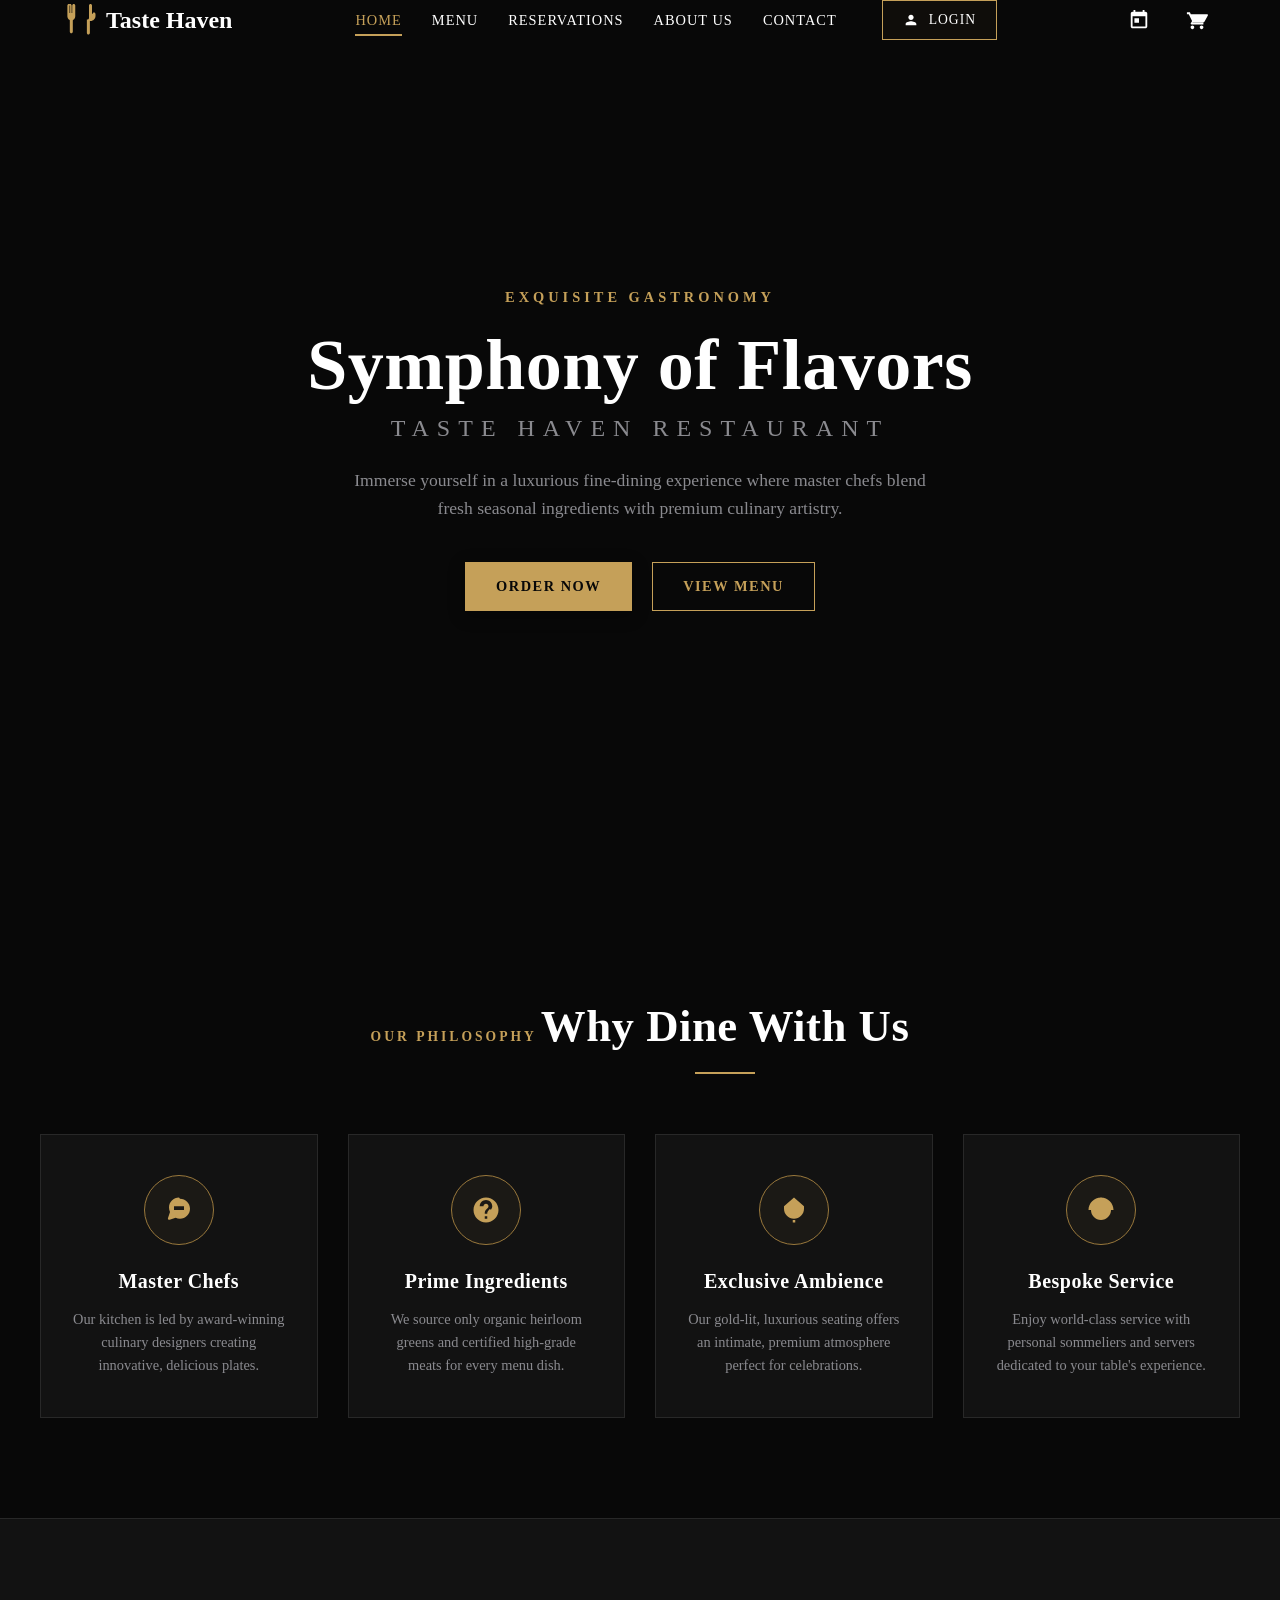
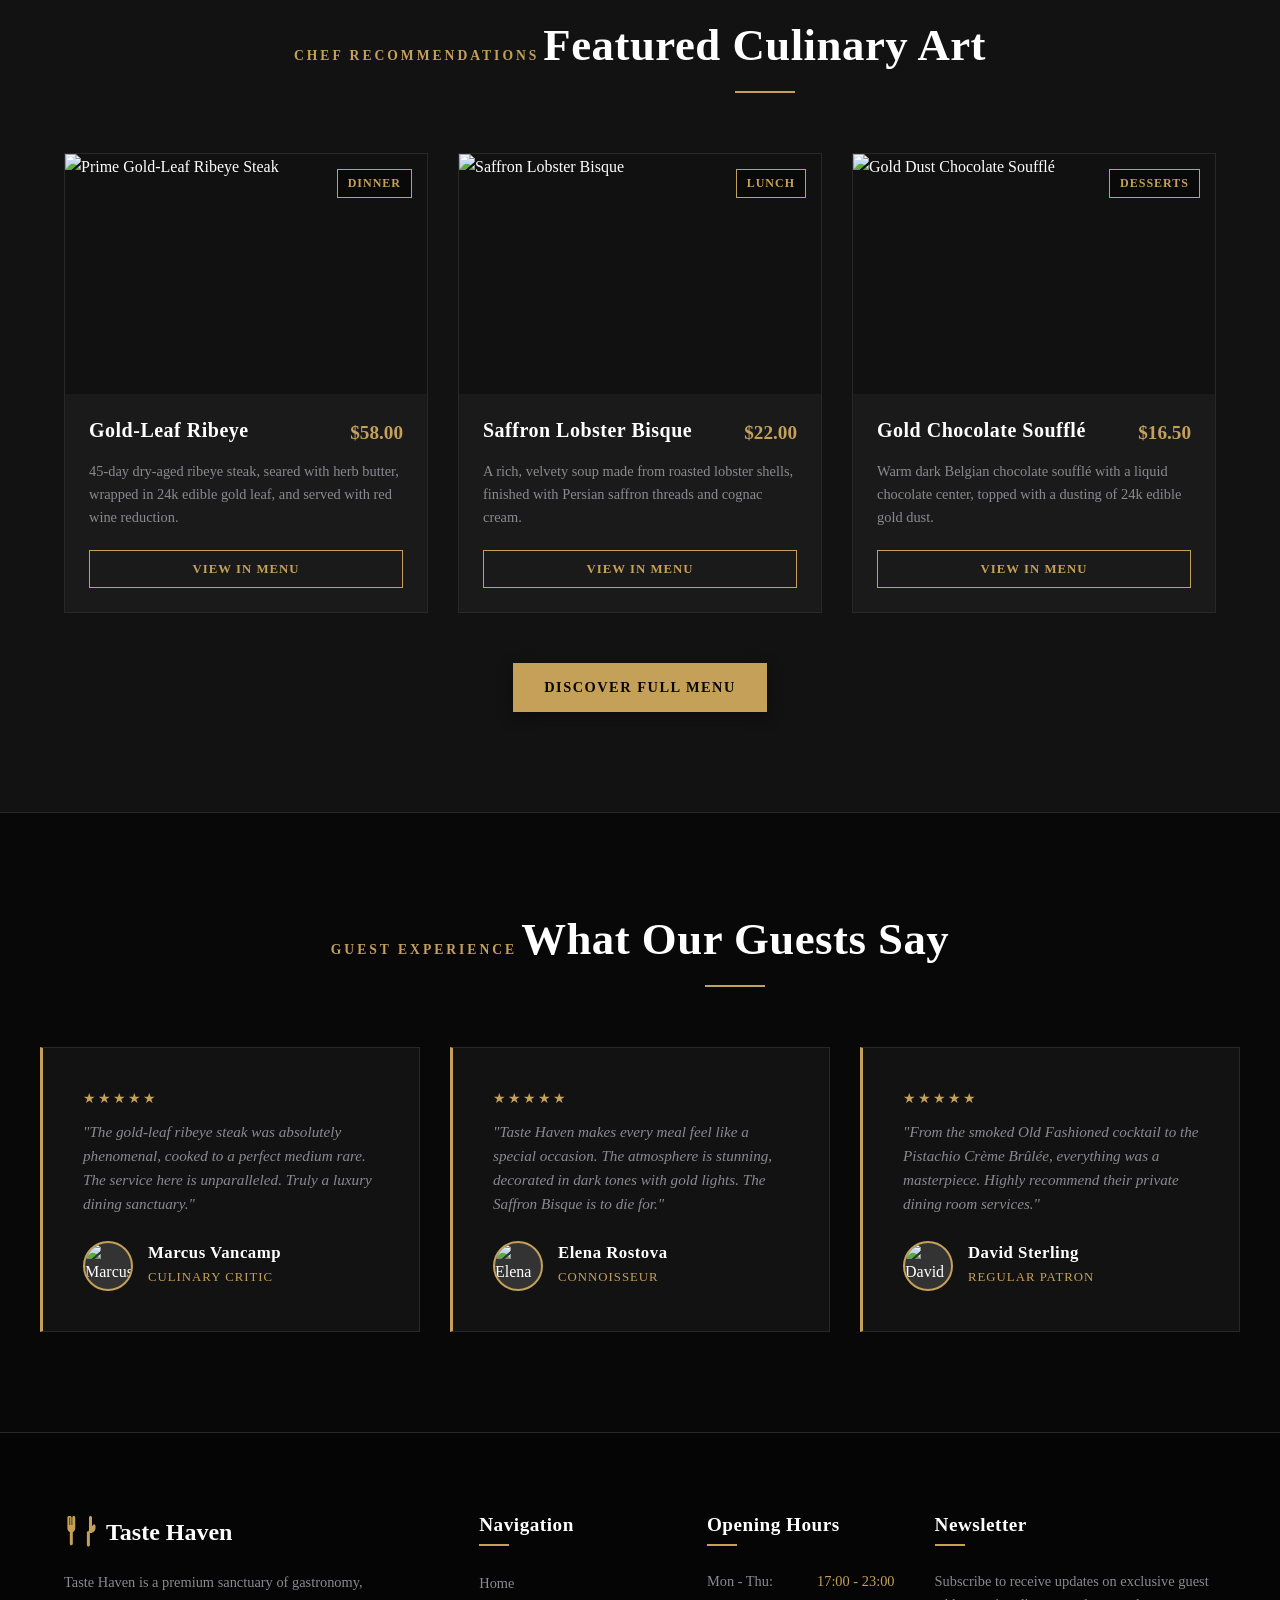
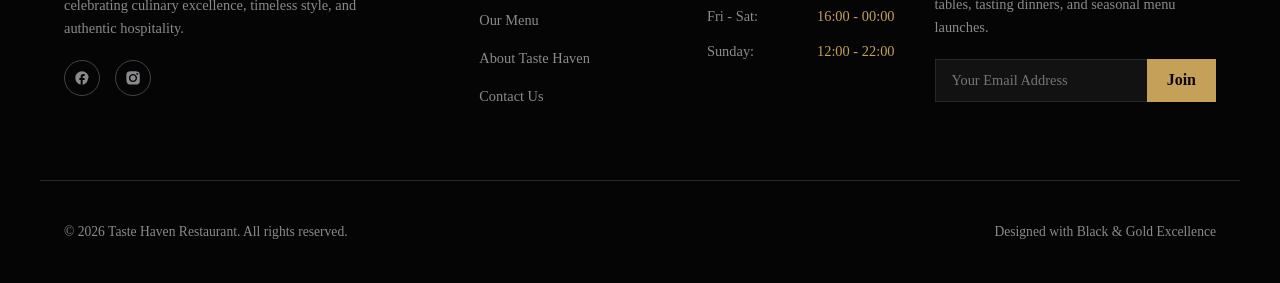
==== commit d1d6b6d1: "i added some updates in the project" ====
--- a/index.html
+++ b/index.html
@@ -1,12 +1,16 @@
 <!DOCTYPE html>
 <html lang="en">
+
 <head>
     <meta charset="UTF-8">
     <meta name="viewport" content="width=device-width, initial-scale=1.0">
-    <meta name="description" content="Indulge in a premium fine-dining experience at Taste Haven Restaurant. Culinary mastery wrapped in gold, black, and grey aesthetics.">
+    <meta name="description"
+        content="Indulge in a premium fine-dining experience at Taste Haven Restaurant. Culinary mastery wrapped in gold, black, and grey aesthetics.">
     <title>Taste Haven Restaurant | Premium Culinary Experience</title>
+    <link rel="icon" type="image/png" href="/IMAGES/favicontest.png">
     <link rel="stylesheet" href="css/style.css">
 </head>
+
 <body>
 
     <!-- Header Navigation -->
@@ -15,14 +19,16 @@
             <a href="index.html" class="logo" id="header-logo">
                 <!-- Golden Fork and Knife Crest SVG -->
                 <svg viewBox="0 0 512 512" xmlns="http://www.w3.org/2000/svg">
-                    <path d="M102 24c0-13.3-10.7-24-24-24S54 10.7 54 24v170.7c0 23.3 11.5 44.9 30.8 58l8.2 5.5v185.8c0 13.3 10.7 24 24 24s24-10.7 24-24V258.2l8.2-5.5c19.3-13 30.8-34.7 30.8-58V24c0-13.3-10.7-24-24-24s-24 10.7-24 24v120h-10V24c0-13.3-10.7-24-24-24S98 10.7 98 24v120H88V24zm346 136V24c0-13.3-10.7-24-24-24s-24 10.7-24 24v200c0 13.3-10.7 24-24 24h-10v216c0 13.3 10.7 24 24 24s24-10.7 24-24V272h10c44.2 0 80-35.8 80-80v-32c0-13.3-10.7-24-24-24s-24 10.7-24 24z"/>
+                    <path
+                        d="M102 24c0-13.3-10.7-24-24-24S54 10.7 54 24v170.7c0 23.3 11.5 44.9 30.8 58l8.2 5.5v185.8c0 13.3 10.7 24 24 24s24-10.7 24-24V258.2l8.2-5.5c19.3-13 30.8-34.7 30.8-58V24c0-13.3-10.7-24-24-24s-24 10.7-24 24v120h-10V24c0-13.3-10.7-24-24-24S98 10.7 98 24v120H88V24zm346 136V24c0-13.3-10.7-24-24-24s-24 10.7-24 24v200c0 13.3-10.7 24-24 24h-10v216c0 13.3 10.7 24 24 24s24-10.7 24-24V272h10c44.2 0 80-35.8 80-80v-32c0-13.3-10.7-24-24-24s-24 10.7-24 24z" />
                 </svg>
                 <span>Taste Haven</span>
             </a>
-            
+
             <ul class="nav-links">
                 <li><a href="index.html" class="active">Home</a></li>
                 <li><a href="menu.html">Menu</a></li>
+                <li><a href="reservations.html">Reservations</a></li>
                 <li><a href="about.html">About Us</a></li>
                 <li><a href="contact.html">Contact</a></li>
                 <li class="nav-user-btn-container">
@@ -31,14 +37,23 @@
             </ul>
 
             <div style="display: flex; align-items: center; gap: 20px;">
+                <!-- Reservations Icon -->
+                <a href="reservations.html" class="nav-cart-btn" title="Book a Table">
+                    <svg viewBox="0 0 24 24" xmlns="http://www.w3.org/2000/svg">
+                        <path
+                            d="M19 3h-1V1h-2v2H8V1H6v2H5c-1.11 0-1.99.9-1.99 2L3 19c0 1.1.89 2 2 2h14c1.1 0 2-.9 2-2V5c0-1.1-.9-2-2-2zm0 16H5V8h14v11zM7 10h5v5H7z" />
+                    </svg>
+                </a>
+
                 <!-- Cart Icon -->
                 <a href="cart.html" class="nav-cart-btn" id="nav-cart-icon">
                     <svg viewBox="0 0 24 24" xmlns="http://www.w3.org/2000/svg">
-                        <path d="M7 18c-1.1 0-1.99.9-1.99 2S5.9 22 7 22s2-.9 2-2-.9-2-2-2zm10 0c-1.1 0-1.99.9-1.99 2s.9 2 1.99 2 2-.9 2-2-.9-2-2-2zm-9.83-3.25l.03-.12H18.5c.75 0 1.41-.41 1.75-1.03l3.58-6.49c.37-.66-.11-1.48-.87-1.48H5.21l-.94-2H1v2h2l3.6 7.59-1.35 2.44C4.52 15.37 5.48 17 7 17h12v-2H7.84c-.83 0-1.54-.5-1.67-1.25z"/>
+                        <path
+                            d="M7 18c-1.1 0-1.99.9-1.99 2S5.9 22 7 22s2-.9 2-2-.9-2-2-2zm10 0c-1.1 0-1.99.9-1.99 2s.9 2 1.99 2 2-.9 2-2-.9-2-2-2zm-9.83-3.25l.03-.12H18.5c.75 0 1.41-.41 1.75-1.03l3.58-6.49c.37-.66-.11-1.48-.87-1.48H5.21l-.94-2H1v2h2l3.6 7.59-1.35 2.44C4.52 15.37 5.48 17 7 17h12v-2H7.84c-.83 0-1.54-.5-1.67-1.25z" />
                     </svg>
                     <span class="cart-count">0</span>
                 </a>
-                
+
                 <!-- Hamburger for mobile -->
                 <div class="hamburger" id="hamburger-menu">
                     <span></span>
@@ -54,6 +69,7 @@
         <ul class="mobile-nav-links">
             <li><a href="index.html" class="active">Home</a></li>
             <li><a href="menu.html">Menu</a></li>
+            <li><a href="reservations.html">Reservations</a></li>
             <li><a href="about.html">About Us</a></li>
             <li><a href="contact.html">Contact</a></li>
             <li><a href="login.html">Login / Register</a></li>
@@ -63,7 +79,8 @@
     </div>
 
     <!-- Hero Section -->
-    <section class="hero" style="background-image: url('https://images.unsplash.com/photo-1544025162-d76694265947?auto=format&fit=crop&w=1600&q=80');">
+    <section class="hero"
+        style="background-image: url('https://images.unsplash.com/photo-1544025162-d76694265947?auto=format&fit=crop&w=1600&q=80');">
         <div class="hero-overlay"></div>
         <div class="hero-content">
             <h5 class="hero-tagline">Exquisite Gastronomy</h5>
@@ -72,7 +89,8 @@
                 <span>Taste Haven Restaurant</span>
             </h1>
             <p class="hero-desc">
-                Immerse yourself in a luxurious fine-dining experience where master chefs blend fresh seasonal ingredients with premium culinary artistry.
+                Immerse yourself in a luxurious fine-dining experience where master chefs blend fresh seasonal
+                ingredients with premium culinary artistry.
             </p>
             <div class="hero-actions">
                 <a href="menu.html" class="btn btn-primary" id="hero-order-btn">Order Now</a>
@@ -92,63 +110,76 @@
                 <div class="feature-icon-wrapper">
                     <!-- Chef hat icon -->
                     <svg viewBox="0 0 24 24" xmlns="http://www.w3.org/2000/svg">
-                        <path d="M12 2C7.58 2 4 5.58 4 10c0 1.25.29 2.43.8 3.5l-1.6 4.8c-.3.9.4 1.7 1.3 1.4l4.8-1.6c1.07.51 2.25.8 3.5.8 4.42 0 8-3.58 8-8s-3.58-8-8-8zm4 10h-8V9h8v3z"/>
+                        <path
+                            d="M12 2C7.58 2 4 5.58 4 10c0 1.25.29 2.43.8 3.5l-1.6 4.8c-.3.9.4 1.7 1.3 1.4l4.8-1.6c1.07.51 2.25.8 3.5.8 4.42 0 8-3.58 8-8s-3.58-8-8-8zm4 10h-8V9h8v3z" />
                     </svg>
                 </div>
                 <h3 class="feature-title">Master Chefs</h3>
-                <p class="feature-desc">Our kitchen is led by award-winning culinary designers creating innovative, delicious plates.</p>
-            </div>
-            
+                <p class="feature-desc">Our kitchen is led by award-winning culinary designers creating innovative,
+                    delicious plates.</p>
+            </div>
+
             <div class="feature-card">
                 <div class="feature-icon-wrapper">
                     <!-- Meat/Ingredent Icon -->
                     <svg viewBox="0 0 24 24" xmlns="http://www.w3.org/2000/svg">
-                        <path d="M12 2C6.48 2 2 6.48 2 12s4.48 10 10 10 10-4.48 10-10S17.52 2 12 2zm1 17h-2v-2h2v2zm2.07-7.75l-.9.92C13.45 12.9 13 13.5 13 15h-2v-.5c0-1.1.45-2.1 1.17-2.83l1.24-1.26c.37-.36.59-.86.59-1.41 0-1.1-.9-2-2-2s-2 .9-2 2H7c0-2.76 2.24-5 5-5s5 2.24 5 5c0 1.04-.42 1.99-1.07 2.75z"/>
+                        <path
+                            d="M12 2C6.48 2 2 6.48 2 12s4.48 10 10 10 10-4.48 10-10S17.52 2 12 2zm1 17h-2v-2h2v2zm2.07-7.75l-.9.92C13.45 12.9 13 13.5 13 15h-2v-.5c0-1.1.45-2.1 1.17-2.83l1.24-1.26c.37-.36.59-.86.59-1.41 0-1.1-.9-2-2-2s-2 .9-2 2H7c0-2.76 2.24-5 5-5s5 2.24 5 5c0 1.04-.42 1.99-1.07 2.75z" />
                     </svg>
                 </div>
                 <h3 class="feature-title">Prime Ingredients</h3>
-                <p class="feature-desc">We source only organic heirloom greens and certified high-grade meats for every menu dish.</p>
+                <p class="feature-desc">We source only organic heirloom greens and certified high-grade meats for every
+                    menu dish.</p>
             </div>
 
             <div class="feature-card">
                 <div class="feature-icon-wrapper">
                     <!-- Wine Glass Icon -->
                     <svg viewBox="0 0 24 24" xmlns="http://www.w3.org/2000/svg">
-                        <path d="M12 2C6.48 2 2 6.48 2 12s4.48 10 10 10 10-4.48 10-10S17.52 2 12 2zm1 17h-2v-2h2v2zm2.07-7.75l-.9.92C13.45 12.9 13 13.5 13 15h-2v-.5c0-1.1.45-2.1 1.17-2.83l1.24-1.26c.37-.36.59-.86.59-1.41 0-1.1-.9-2-2-2s-2 .9-2 2H7c0-2.76 2.24-5 5-5s5 2.24 5 5c0 1.04-.42 1.99-1.07 2.75z" style="display:none;"/>
+                        <path
+                            d="M12 2C6.48 2 2 6.48 2 12s4.48 10 10 10 10-4.48 10-10S17.52 2 12 2zm1 17h-2v-2h2v2zm2.07-7.75l-.9.92C13.45 12.9 13 13.5 13 15h-2v-.5c0-1.1.45-2.1 1.17-2.83l1.24-1.26c.37-.36.59-.86.59-1.41 0-1.1-.9-2-2-2s-2 .9-2 2H7c0-2.76 2.24-5 5-5s5 2.24 5 5c0 1.04-.42 1.99-1.07 2.75z"
+                            style="display:none;" />
                         <!-- Real Wine Glass path -->
-                        <path d="M12 2L4 9v2c0 4.42 3.58 8 8 8s8-3.58 8-8V9l-8-7zM6 10.4V11c0 3.31 2.69 6 6 6s6-2.69 6-6v-.6L12 6.4l-6 4zM11 20h2v2h-2v-2z"/>
+                        <path
+                            d="M12 2L4 9v2c0 4.42 3.58 8 8 8s8-3.58 8-8V9l-8-7zM6 10.4V11c0 3.31 2.69 6 6 6s6-2.69 6-6v-.6L12 6.4l-6 4zM11 20h2v2h-2v-2z" />
                     </svg>
                 </div>
                 <h3 class="feature-title">Exclusive Ambience</h3>
-                <p class="feature-desc">Our gold-lit, luxurious seating offers an intimate, premium atmosphere perfect for celebrations.</p>
+                <p class="feature-desc">Our gold-lit, luxurious seating offers an intimate, premium atmosphere perfect
+                    for celebrations.</p>
             </div>
 
             <div class="feature-card">
                 <div class="feature-icon-wrapper">
                     <!-- Cloche Icon -->
                     <svg viewBox="0 0 24 24" xmlns="http://www.w3.org/2000/svg">
-                        <path d="M12 2C6.48 2 2 6.48 2 12h20c0-5.52-4.48-10-10-10zm0 18c4.42 0 8-3.58 8-8H4c0 4.42 3.58 8 8 8zm0-16c.55 0 1-.45 1-1V2h-2v1c0 .55.45 1 1 1z"/>
+                        <path
+                            d="M12 2C6.48 2 2 6.48 2 12h20c0-5.52-4.48-10-10-10zm0 18c4.42 0 8-3.58 8-8H4c0 4.42 3.58 8 8 8zm0-16c.55 0 1-.45 1-1V2h-2v1c0 .55.45 1 1 1z" />
                     </svg>
                 </div>
                 <h3 class="feature-title">Bespoke Service</h3>
-                <p class="feature-desc">Enjoy world-class service with personal sommeliers and servers dedicated to your table's experience.</p>
+                <p class="feature-desc">Enjoy world-class service with personal sommeliers and servers dedicated to your
+                    table's experience.</p>
             </div>
         </div>
     </section>
 
     <!-- Featured Dishes Section -->
-    <section class="section-padding" style="background-color: var(--color-bg-dark); border-top: 1px solid var(--color-grey-divider); border-bottom: 1px solid var(--color-grey-divider);">
+    <section class="section-padding"
+        style="background-color: var(--color-bg-dark); border-top: 1px solid var(--color-grey-divider); border-bottom: 1px solid var(--color-grey-divider);">
         <div class="container">
             <div class="section-header">
                 <span class="section-subtitle">Chef Recommendations</span>
                 <h2 class="section-title">Featured Culinary Art</h2>
             </div>
-            
+
             <div class="card-grid">
                 <!-- Card 1 -->
                 <div class="premium-card">
                     <div class="dish-img-container">
-                        <img class="dish-img" src="https://images.unsplash.com/photo-1544025162-d76694265947?auto=format&fit=crop&w=600&q=80" alt="Prime Gold-Leaf Ribeye Steak">
+                        <img class="dish-img"
+                            src="https://images.unsplash.com/photo-1544025162-d76694265947?auto=format&fit=crop&w=600&q=80"
+                            alt="Prime Gold-Leaf Ribeye Steak">
                         <span class="dish-category-tag">Dinner</span>
                     </div>
                     <div class="dish-content">
@@ -156,9 +187,11 @@
                             <h3 class="dish-title">Gold-Leaf Ribeye</h3>
                             <span class="dish-price">$58.00</span>
                         </div>
-                        <p class="dish-desc">45-day dry-aged ribeye steak, seared with herb butter, wrapped in 24k edible gold leaf, and served with red wine reduction.</p>
+                        <p class="dish-desc">45-day dry-aged ribeye steak, seared with herb butter, wrapped in 24k
+                            edible gold leaf, and served with red wine reduction.</p>
                         <div class="dish-footer">
-                            <a href="menu.html" class="btn btn-secondary btn-small" style="width: 100%;">View in Menu</a>
+                            <a href="menu.html" class="btn btn-secondary btn-small" style="width: 100%;">View in
+                                Menu</a>
                         </div>
                     </div>
                 </div>
@@ -166,7 +199,9 @@
                 <!-- Card 2 -->
                 <div class="premium-card">
                     <div class="dish-img-container">
-                        <img class="dish-img" src="https://images.unsplash.com/photo-1547592180-85f173990554?auto=format&fit=crop&w=600&q=80" alt="Saffron Lobster Bisque">
+                        <img class="dish-img"
+                            src="https://images.unsplash.com/photo-1547592180-85f173990554?auto=format&fit=crop&w=600&q=80"
+                            alt="Saffron Lobster Bisque">
                         <span class="dish-category-tag">Lunch</span>
                     </div>
                     <div class="dish-content">
@@ -174,9 +209,11 @@
                             <h3 class="dish-title">Saffron Lobster Bisque</h3>
                             <span class="dish-price">$22.00</span>
                         </div>
-                        <p class="dish-desc">A rich, velvety soup made from roasted lobster shells, finished with Persian saffron threads and cognac cream.</p>
+                        <p class="dish-desc">A rich, velvety soup made from roasted lobster shells, finished with
+                            Persian saffron threads and cognac cream.</p>
                         <div class="dish-footer">
-                            <a href="menu.html" class="btn btn-secondary btn-small" style="width: 100%;">View in Menu</a>
+                            <a href="menu.html" class="btn btn-secondary btn-small" style="width: 100%;">View in
+                                Menu</a>
                         </div>
                     </div>
                 </div>
@@ -184,7 +221,9 @@
                 <!-- Card 3 -->
                 <div class="premium-card">
                     <div class="dish-img-container">
-                        <img class="dish-img" src="https://images.unsplash.com/photo-1606313564200-e75d5e30476c?auto=format&fit=crop&w=600&q=80" alt="Gold Dust Chocolate Soufflé">
+                        <img class="dish-img"
+                            src="https://images.unsplash.com/photo-1606313564200-e75d5e30476c?auto=format&fit=crop&w=600&q=80"
+                            alt="Gold Dust Chocolate Soufflé">
                         <span class="dish-category-tag">Desserts</span>
                     </div>
                     <div class="dish-content">
@@ -192,9 +231,11 @@
                             <h3 class="dish-title">Gold Chocolate Soufflé</h3>
                             <span class="dish-price">$16.50</span>
                         </div>
-                        <p class="dish-desc">Warm dark Belgian chocolate soufflé with a liquid chocolate center, topped with a dusting of 24k edible gold dust.</p>
+                        <p class="dish-desc">Warm dark Belgian chocolate soufflé with a liquid chocolate center, topped
+                            with a dusting of 24k edible gold dust.</p>
                         <div class="dish-footer">
-                            <a href="menu.html" class="btn btn-secondary btn-small" style="width: 100%;">View in Menu</a>
+                            <a href="menu.html" class="btn btn-secondary btn-small" style="width: 100%;">View in
+                                Menu</a>
                         </div>
                     </div>
                 </div>
@@ -219,10 +260,13 @@
                     <span>&#9733;</span><span>&#9733;</span><span>&#9733;</span><span>&#9733;</span><span>&#9733;</span>
                 </div>
                 <p class="testimonial-quote">
-                    "The gold-leaf ribeye steak was absolutely phenomenal, cooked to a perfect medium rare. The service here is unparalleled. Truly a luxury dining sanctuary."
+                    "The gold-leaf ribeye steak was absolutely phenomenal, cooked to a perfect medium rare. The service
+                    here is unparalleled. Truly a luxury dining sanctuary."
                 </p>
                 <div class="testimonial-author">
-                    <img class="author-avatar" src="https://images.unsplash.com/photo-1507003211169-0a1dd7228f2d?auto=format&fit=crop&w=100&h=100&q=80" alt="Marcus Vancamp">
+                    <img class="author-avatar"
+                        src="https://images.unsplash.com/photo-1507003211169-0a1dd7228f2d?auto=format&fit=crop&w=100&h=100&q=80"
+                        alt="Marcus Vancamp">
                     <div>
                         <h4 class="author-name">Marcus Vancamp</h4>
                         <span class="author-role">Culinary Critic</span>
@@ -236,10 +280,13 @@
                     <span>&#9733;</span><span>&#9733;</span><span>&#9733;</span><span>&#9733;</span><span>&#9733;</span>
                 </div>
                 <p class="testimonial-quote">
-                    "Taste Haven makes every meal feel like a special occasion. The atmosphere is stunning, decorated in dark tones with gold lights. The Saffron Bisque is to die for."
+                    "Taste Haven makes every meal feel like a special occasion. The atmosphere is stunning, decorated in
+                    dark tones with gold lights. The Saffron Bisque is to die for."
                 </p>
                 <div class="testimonial-author">
-                    <img class="author-avatar" src="https://images.unsplash.com/photo-1494790108377-be9c29b29330?auto=format&fit=crop&w=100&h=100&q=80" alt="Elena Rostova">
+                    <img class="author-avatar"
+                        src="https://images.unsplash.com/photo-1494790108377-be9c29b29330?auto=format&fit=crop&w=100&h=100&q=80"
+                        alt="Elena Rostova">
                     <div>
                         <h4 class="author-name">Elena Rostova</h4>
                         <span class="author-role">Connoisseur</span>
@@ -253,10 +300,13 @@
                     <span>&#9733;</span><span>&#9733;</span><span>&#9733;</span><span>&#9733;</span><span>&#9733;</span>
                 </div>
                 <p class="testimonial-quote">
-                    "From the smoked Old Fashioned cocktail to the Pistachio Crème Brûlée, everything was a masterpiece. Highly recommend their private dining room services."
+                    "From the smoked Old Fashioned cocktail to the Pistachio Crème Brûlée, everything was a masterpiece.
+                    Highly recommend their private dining room services."
                 </p>
                 <div class="testimonial-author">
-                    <img class="author-avatar" src="https://images.unsplash.com/photo-1500648767791-00dcc994a43e?auto=format&fit=crop&w=100&h=100&q=80" alt="David Sterling">
+                    <img class="author-avatar"
+                        src="https://images.unsplash.com/photo-1500648767791-00dcc994a43e?auto=format&fit=crop&w=100&h=100&q=80"
+                        alt="David Sterling">
                     <div>
                         <h4 class="author-name">David Sterling</h4>
                         <span class="author-role">Regular Patron</span>
@@ -273,17 +323,25 @@
             <div class="footer-about">
                 <a href="index.html" class="logo" style="margin-bottom: 20px; display: inline-flex;">
                     <svg viewBox="0 0 512 512" xmlns="http://www.w3.org/2000/svg">
-                        <path d="M102 24c0-13.3-10.7-24-24-24S54 10.7 54 24v170.7c0 23.3 11.5 44.9 30.8 58l8.2 5.5v185.8c0 13.3 10.7 24 24 24s24-10.7 24-24V258.2l8.2-5.5c19.3-13 30.8-34.7 30.8-58V24c0-13.3-10.7-24-24-24s-24 10.7-24 24v120h-10V24c0-13.3-10.7-24-24-24S98 10.7 98 24v120H88V24zm346 136V24c0-13.3-10.7-24-24-24s-24 10.7-24 24v200c0 13.3-10.7 24-24 24h-10v216c0 13.3 10.7 24 24 24s24-10.7 24-24V272h10c44.2 0 80-35.8 80-80v-32c0-13.3-10.7-24-24-24s-24 10.7-24 24z"/>
+                        <path
+                            d="M102 24c0-13.3-10.7-24-24-24S54 10.7 54 24v170.7c0 23.3 11.5 44.9 30.8 58l8.2 5.5v185.8c0 13.3 10.7 24 24 24s24-10.7 24-24V258.2l8.2-5.5c19.3-13 30.8-34.7 30.8-58V24c0-13.3-10.7-24-24-24s-24 10.7-24 24v120h-10V24c0-13.3-10.7-24-24-24S98 10.7 98 24v120H88V24zm346 136V24c0-13.3-10.7-24-24-24s-24 10.7-24 24v200c0 13.3-10.7 24-24 24h-10v216c0 13.3 10.7 24 24 24s24-10.7 24-24V272h10c44.2 0 80-35.8 80-80v-32c0-13.3-10.7-24-24-24s-24 10.7-24 24z" />
                     </svg>
                     <span>Taste Haven</span>
                 </a>
-                <p>Taste Haven is a premium sanctuary of gastronomy, celebrating culinary excellence, timeless style, and authentic hospitality.</p>
+                <p>Taste Haven is a premium sanctuary of gastronomy, celebrating culinary excellence, timeless style,
+                    and authentic hospitality.</p>
                 <div class="social-links">
                     <a href="#" class="social-btn">
-                        <svg viewBox="0 0 24 24" xmlns="http://www.w3.org/2000/svg"><path d="M22 12c0-5.52-4.48-10-10-10S2 6.48 2 12c0 4.84 3.44 8.87 8 9.8V15H8v-3h2V9.5C10 7.57 11.57 6 13.5 6H16v3h-2c-.55 0-1 .45-1 1v2h3v3h-3v6.95c4.56-.93 8-4.96 8-9.75z"/></svg>
+                        <svg viewBox="0 0 24 24" xmlns="http://www.w3.org/2000/svg">
+                            <path
+                                d="M22 12c0-5.52-4.48-10-10-10S2 6.48 2 12c0 4.84 3.44 8.87 8 9.8V15H8v-3h2V9.5C10 7.57 11.57 6 13.5 6H16v3h-2c-.55 0-1 .45-1 1v2h3v3h-3v6.95c4.56-.93 8-4.96 8-9.75z" />
+                        </svg>
                     </a>
                     <a href="#" class="social-btn">
-                        <svg viewBox="0 0 24 24" xmlns="http://www.w3.org/2000/svg"><path d="M12.31 2c3.22 0 3.6.01 4.87.07 1.17.05 1.8.25 2.22.42.56.22.96.48 1.38.9.42.42.68.82.9 1.38.17.42.37 1.05.42 2.22.06 1.27.07 1.65.07 4.87s-.01 3.6-.07 4.87c-.05 1.17-.25 1.8-.42 2.22-.22.56-.48.96-.9 1.38-.42.42-.82.68-1.38.9-.42.17-1.05.37-2.22.42-1.27.06-1.65.07-4.87.07s-3.6-.01-4.87-.07c-1.17-.05-1.8-.25-2.22-.42-.56-.22-.96-.48-1.38-.9-.42-.42-.68-.82-.9-1.38-.17-.42-.37-1.05-.42-2.22C2.01 15.6 2 15.22 2 12s.01-3.6.07-4.87c.05-1.17.25-1.8.42-2.22.22-.56.48-.96.9-1.38.42-.42.82-.68 1.38-.9.42-.17 1.05-.37 2.22-.42C8.71 2.01 9.09 2 12.31 2M12 5.86c-3.39 0-6.14 2.75-6.14 6.14s2.75 6.14 6.14 6.14 6.14-2.75 6.14-6.14S15.39 5.86 12 5.86M12 16c-2.21 0-4-1.79-4-4s1.79-4 4-4 4 1.79 4 4-1.79 4-4 4M18.4 4.37c-.79 0-1.44.65-1.44 1.44s.65 1.44 1.44 1.44 1.44-.65 1.44-1.44-.65-1.44-1.44-1.44z"/></svg>
+                        <svg viewBox="0 0 24 24" xmlns="http://www.w3.org/2000/svg">
+                            <path
+                                d="M12.31 2c3.22 0 3.6.01 4.87.07 1.17.05 1.8.25 2.22.42.56.22.96.48 1.38.9.42.42.68.82.9 1.38.17.42.37 1.05.42 2.22.06 1.27.07 1.65.07 4.87s-.01 3.6-.07 4.87c-.05 1.17-.25 1.8-.42 2.22-.22.56-.48.96-.9 1.38-.42.42-.82.68-1.38.9-.42.17-1.05.37-2.22.42-1.27.06-1.65.07-4.87.07s-3.6-.01-4.87-.07c-1.17-.05-1.8-.25-2.22-.42-.56-.22-.96-.48-1.38-.9-.42-.42-.68-.82-.9-1.38-.17-.42-.37-1.05-.42-2.22C2.01 15.6 2 15.22 2 12s.01-3.6.07-4.87c.05-1.17.25-1.8.42-2.22.22-.56.48-.96.9-1.38.42-.42.82-.68 1.38-.9.42-.17 1.05-.37 2.22-.42C8.71 2.01 9.09 2 12.31 2M12 5.86c-3.39 0-6.14 2.75-6.14 6.14s2.75 6.14 6.14 6.14 6.14-2.75 6.14-6.14S15.39 5.86 12 5.86M12 16c-2.21 0-4-1.79-4-4s1.79-4 4-4 4 1.79 4 4-1.79 4-4 4M18.4 4.37c-.79 0-1.44.65-1.44 1.44s.65 1.44 1.44 1.44 1.44-.65 1.44-1.44-.65-1.44-1.44-1.44z" />
+                        </svg>
                     </a>
                 </div>
             </div>
@@ -303,17 +361,22 @@
             <div>
                 <h4 class="footer-col-title">Opening Hours</h4>
                 <ul class="footer-links" style="color: var(--color-grey-text-muted); font-size: 0.9rem;">
-                    <li style="display: flex; justify-content: space-between;"><span>Mon - Thu:</span> <span class="text-gold">17:00 - 23:00</span></li>
-                    <li style="display: flex; justify-content: space-between;"><span>Fri - Sat:</span> <span class="text-gold">16:00 - 00:00</span></li>
-                    <li style="display: flex; justify-content: space-between;"><span>Sunday:</span> <span class="text-gold">12:00 - 22:00</span></li>
+                    <li style="display: flex; justify-content: space-between;"><span>Mon - Thu:</span> <span
+                            class="text-gold">17:00 - 23:00</span></li>
+                    <li style="display: flex; justify-content: space-between;"><span>Fri - Sat:</span> <span
+                            class="text-gold">16:00 - 00:00</span></li>
+                    <li style="display: flex; justify-content: space-between;"><span>Sunday:</span> <span
+                            class="text-gold">12:00 - 22:00</span></li>
                 </ul>
             </div>
 
             <!-- Col 4: Newsletter -->
             <div class="footer-newsletter">
                 <h4 class="footer-col-title">Newsletter</h4>
-                <p>Subscribe to receive updates on exclusive guest tables, tasting dinners, and seasonal menu launches.</p>
-                <form class="newsletter-form" onsubmit="event.preventDefault(); showToast('Subscribed successfully!', 'success'); this.reset();">
+                <p>Subscribe to receive updates on exclusive guest tables, tasting dinners, and seasonal menu launches.
+                </p>
+                <form class="newsletter-form"
+                    onsubmit="event.preventDefault(); showToast('Subscribed successfully!', 'success'); this.reset();">
                     <input type="email" class="newsletter-input" placeholder="Your Email Address" required>
                     <button type="submit" class="newsletter-btn">Join</button>
                 </form>
@@ -331,4 +394,5 @@
     <script src="js/data.js"></script>
     <script src="js/main.js"></script>
 </body>
-</html>
+
+</html>
--- a/css/style.css
+++ b/css/style.css
@@ -2,37 +2,36 @@
 
 :root {
     /* Color Palette */
-    --color-bg-deep: #080808;      /* Deep black for background */
-    --color-bg-dark: #121212;      /* Off-black for sections/cards */
-    --color-bg-card: #1a1a1a;      /* Medium dark grey for cards */
-    --color-bg-input: #242424;     /* Light dark grey for input fields */
-    
-    --color-gold-light: #f3e5ab;   /* Warm soft gold */
-    --color-gold: #c5a059;         /* Core premium gold */
-    --color-gold-dark: #99783c;    /* Deep gold for borders/shadows */
+    --color-bg-deep: #080808;
+    /* Deep black for background */
+    --color-bg-dark: #121212;
+    /* Off-black for sections/cards */
+    --color-bg-card: #1a1a1a;
+    /* Medium dark grey for cards */
+    --color-bg-input: #242424;
+    /* Light dark grey for input fields */
+
+    --color-gold-light: #f3e5ab;
+    /* Warm soft gold */
+    --color-gold: #c5a059;
+    --color-gold-hover: #d4af37;
+    /* New variable for hover states */
+    /* Core premium gold */
+    --color-gold-dark: #99783c;
+    /* Deep gold for borders/shadows */
     --color-gold-glow: rgba(197, 160, 89, 0.4);
-    
-    --color-grey-divider: #282828; /* Thin borders and dividers */
-    --color-grey-text-muted: #8a8a8f; /* Muted subtitle/paragraph text */
-    --color-grey-border: #444;     /* Strong borders */
-    
+
+    --color-grey-divider: #282828;
+    /* Thin borders and dividers */
+    --color-grey-text-muted: #8a8a8f;
+    /* Muted subtitle/paragraph text */
+    --color-grey-border: #444;
+    /* Strong borders */
+
     --color-white: #ffffff;
-    --color-success: #2ecc71;      /* Success notifications */
-    --color-error: #e74c3c;        /* Validation/Error states */
-    
-    /* Fonts */
-    --font-heading: 'Playfair Display', serif;
-    --font-body: 'Montserrat', sans-serif;
-    
-    /* Spacings & Borders */
-    --border-radius-sm: 4px;
-    --border-radius-md: 8px;
-    --border-radius-lg: 16px;
-    --border-radius-full: 9999px;
-    --transition-speed: 0.3s;
-    --transition-curve: cubic-bezier(0.25, 0.8, 0.25, 1);
-    
-    --header-height: 80px;
+    --color-success: #2ecc71;
+    /* Success notifications */
+    --color-error: #e74c3c;
 }
 
 /* Base resets & styles */
@@ -56,7 +55,12 @@
     overflow-x: hidden;
 }
 
-h1, h2, h3, h4, h5, h6 {
+h1,
+h2,
+h3,
+h4,
+h5,
+h6 {
     font-family: var(--font-heading);
     font-weight: 600;
     letter-spacing: 0.5px;
@@ -70,7 +74,10 @@
     transition: color var(--transition-speed) var(--transition-curve);
 }
 
-button, input, textarea, select {
+button,
+input,
+textarea,
+select {
     font-family: inherit;
     font-size: inherit;
     color: inherit;
@@ -233,10 +240,27 @@
 .nav-user-btn-container {
     display: flex;
     align-items: center;
-    margin-left: 15px; /* Give space for the content inside/around the user container */
-}
-
-.nav-user-btn {
+    margin-left: 15px;
+    /* Give space for the content inside/around the user container */
+}
+
+.nav-user-btn.user-logged-in {
+    display: flex;
+    align-items: center;
+    gap: 10px;
+    font-size: 0.85rem;
+    text-transform: uppercase;
+    letter-spacing: 1px;
+    border: 1px solid var(--color-gold);
+    background-color: rgba(197, 160, 89, 0.04);
+    padding: 8px 20px 8px 12px;
+    /* Adjusted padding for avatar */
+    border-radius: var(--border-radius-full);
+    transition: all var(--transition-speed) var(--transition-curve);
+    white-space: nowrap;
+}
+
+.nav-user-btn.user-logged-out {
     display: flex;
     align-items: center;
     gap: 10px;
@@ -251,6 +275,33 @@
     white-space: nowrap;
 }
 
+.nav-user-btn .profile-avatar {
+    width: 28px;
+    height: 28px;
+    border-radius: 50%;
+    object-fit: cover;
+    border: 1px solid var(--color-gold-dark);
+}
+
+.nav-user-btn .profile-initials {
+    width: 28px;
+    height: 28px;
+    border-radius: 50%;
+    background-color: var(--color-gold);
+    color: var(--color-bg-deep);
+    display: flex;
+    align-items: center;
+    justify-content: center;
+    font-size: 0.9rem;
+    font-weight: 700;
+    border: 1px solid var(--color-gold-dark);
+}
+
+.nav-user-btn .user-greeting {
+    margin-left: 5px;
+    /* Space between avatar/icon and text */
+}
+
 .nav-user-btn svg {
     width: 16px;
     height: 16px;
@@ -258,7 +309,8 @@
     transition: transform var(--transition-speed);
 }
 
-.nav-user-btn:hover {
+.nav-user-btn.user-logged-in:hover,
+.nav-user-btn.user-logged-out:hover {
     background-color: var(--color-gold);
     color: var(--color-bg-deep);
     border-color: var(--color-gold);
@@ -267,6 +319,7 @@
 
 .nav-user-btn:hover svg {
     transform: scale(1.1);
+    /* Apply to SVG only */
 }
 
 /* Mobile Hamburger */
@@ -325,12 +378,6 @@
     background-color: transparent;
 }
 
-.btn-secondary:hover {
-    background-color: var(--color-gold);
-    color: var(--color-bg-deep);
-    box-shadow: 0 0 20px var(--color-gold-glow);
-    transform: translateY(-2px);
-}
 
 .btn-dark {
     background-color: var(--color-bg-card);
@@ -438,6 +485,7 @@
     .hero-title {
         font-size: 2.8rem;
     }
+
     .hero-actions {
         flex-direction: column;
         gap: 15px;
@@ -581,6 +629,43 @@
 
 .dish-footer {
     margin-top: auto;
+}
+
+/* Favorite Button */
+.favorite-btn {
+    position: absolute;
+    top: 15px;
+    left: 15px;
+    width: 36px;
+    height: 36px;
+    background: rgba(8, 8, 8, 0.7);
+    border: 1px solid var(--color-grey-divider);
+    border-radius: 50%;
+    display: flex;
+    align-items: center;
+    justify-content: center;
+    cursor: pointer;
+    z-index: 10;
+    transition: all var(--transition-speed);
+    color: var(--color-white);
+}
+
+.favorite-btn svg {
+    width: 18px;
+    height: 18px;
+    fill: none;
+    stroke: currentColor;
+    stroke-width: 2px;
+}
+
+.favorite-btn.active {
+    background: var(--color-gold);
+    border-color: var(--color-gold);
+    color: var(--color-bg-deep);
+}
+
+.favorite-btn.active svg {
+    fill: currentColor;
 }
 
 /* Why Choose Us Section */
@@ -861,6 +946,7 @@
 .newsletter-btn:hover {
     background-color: var(--color-gold-hover);
 }
+
 
 .footer-bottom {
     border-top: 1px solid var(--color-grey-divider);
@@ -1002,7 +1088,6 @@
     background-color: var(--color-gold);
     color: var(--color-bg-deep);
     border-color: var(--color-gold);
-    box-shadow: 0 0 15px var(--color-gold-glow);
 }
 
 .no-results {
@@ -1319,10 +1404,12 @@
     .about-story {
         flex-direction: column;
     }
+
     .about-story-img {
         width: 100%;
         height: 350px;
     }
+
     .vision-mission-grid {
         grid-template-columns: 1fr;
     }
@@ -1642,7 +1729,7 @@
     font-weight: 500;
 }
 
-.form-control.is-invalid + .invalid-feedback {
+.form-control.is-invalid+.invalid-feedback {
     display: block;
 }
 
@@ -1662,7 +1749,7 @@
     height: 100%;
     background-color: #111;
     background-image: radial-gradient(circle, #222 10%, transparent 11%),
-                      radial-gradient(circle, #222 10%, transparent 11%);
+        radial-gradient(circle, #222 10%, transparent 11%);
     background-size: 20px 20px;
     background-position: 0 0, 10px 10px;
     display: flex;
@@ -1686,12 +1773,19 @@
 }
 
 @keyframes bounce {
-    0%, 20%, 50%, 80%, 100% {
+
+    0%,
+    20%,
+    50%,
+    80%,
+    100% {
         transform: translateY(0);
     }
+
     40% {
         transform: translateY(-20px);
     }
+
     60% {
         transform: translateY(-10px);
     }
@@ -1828,12 +1922,20 @@
     align-items: center;
     justify-content: center;
     color: var(--color-gold);
-}
-
-.user-avatar-large svg {
-    width: 44px;
-    height: 44px;
-    fill: currentColor;
+    overflow: hidden;
+}
+
+.user-avatar-large img {
+    width: 100%;
+    height: 100%;
+    object-fit: cover;
+}
+
+.user-avatar-large .initials {
+    font-family: var(--font-heading);
+    font-size: 3rem;
+    font-weight: 700;
+    color: var(--color-gold);
 }
 
 .user-name-title {
@@ -2029,6 +2131,12 @@
     width: 100%;
     max-width: 550px;
     padding: 40px;
+    background-color: var(--color-bg-dark);
+    /* Ensure modal background adapts */
+    border: 1px solid var(--color-gold);
+    /* Ensure modal border adapts */
+    box-shadow: 0 10px 40px rgba(0, 0, 0, 0.8);
+    /* Dark mode default */
     position: relative;
     transform: scale(0.9);
     transition: transform var(--transition-speed) var(--transition-curve);
@@ -2117,7 +2225,11 @@
     .nav-links {
         display: none;
     }
+
     .hamburger {
         display: flex;
     }
 }
+
+
+/* Specific elements that need explicit color overrides if not using var(--color-white) */
